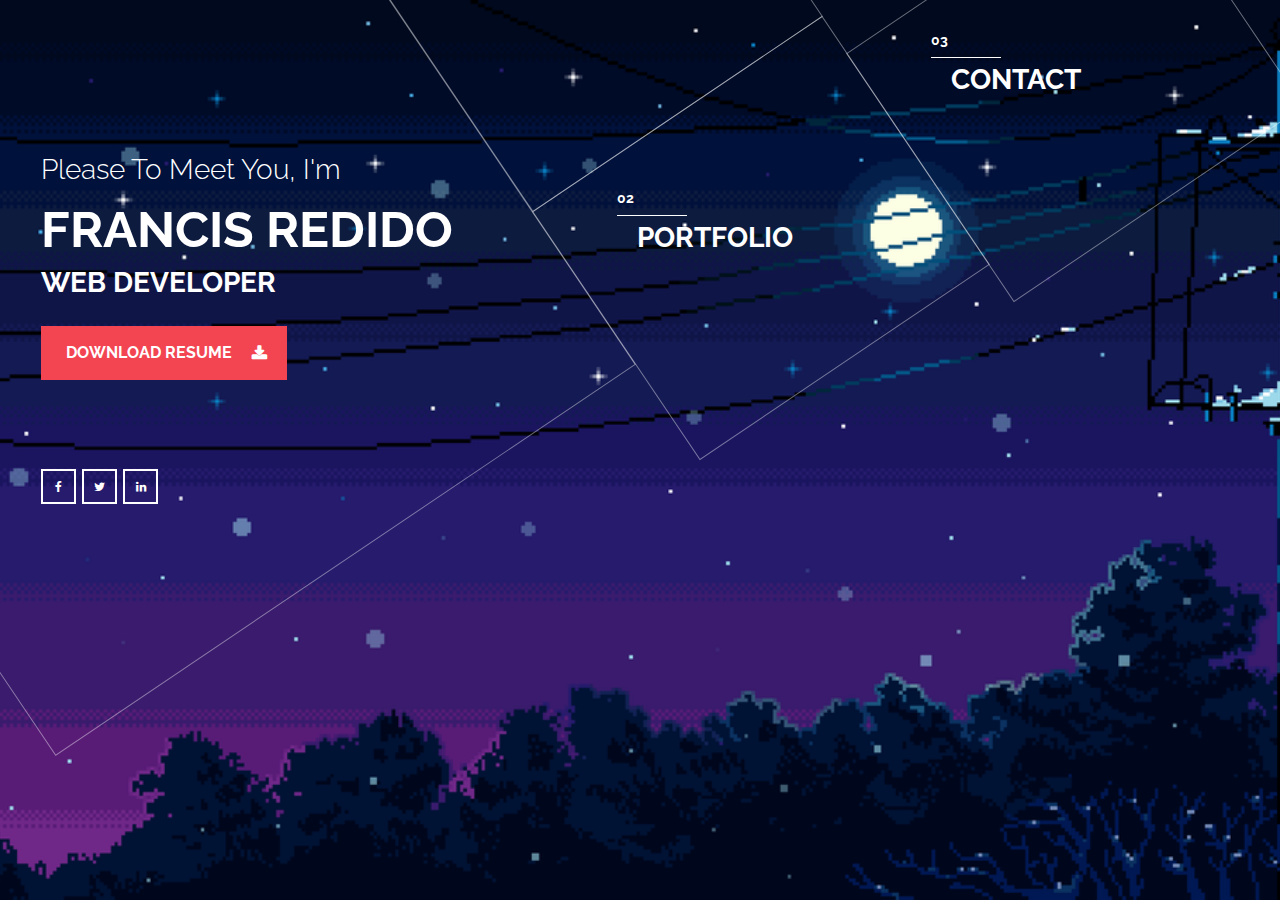
==== index.html @ 42b46dc9 "implemented a mailer function with a php file" ====
<!DOCTYPE html>
<html lang="en">

<head>
    <meta charset="utf-8" />
    <meta name="viewport" content="width=device-width, initial-scale=1" />
    <title>Hello | I'm Francis </title>
    <meta name="description" content="" />
    <meta name="author" content="" />
    <link rel="icon" href="images/iconf.jpg" />
    <link href='https://fonts.googleapis.com/css?family=Raleway:400,700' rel='stylesheet' type='text/css' />
    <link rel="stylesheet" href="css/bootstrap.min.css" type="text/css" media="screen" />
    <link rel="stylesheet" href="css/font-awesome.min.css" type="text/css" media="screen" />
    <link rel="stylesheet" href="css/style.css" type="text/css" media="screen" />
</head>

<body>
    <div class="preloader">
        <div class="spinner"><strong>Loading...<i class="fa-li fa fa-spinner fa-spin"></i></strong></div>
    </div>
    <div class="preloader-left"></div>
    <div class="preloader-right"></div>
    <div class="inline-menu-container hidex">
        <ul class="inline-menu">
            <li class="about menu-item">Resume</li>
            <li class="portfolio menu-item">Portfolio</li>
            <li class="contact menu-item">Contact</li>
            <li id="close">&times;</li>
        </ul>
    </div>
    <section class="home">
        <div class="container">
            <div class="name-block">
                <div class="name-block-container">
                    <h1><span>Please to meet you, I'm</span>Francis Redido</h1>
                    <h2>Web Developer</h2>
                    <a class="btn btn-download">Download Resume</a>
                    <ul class="social">
                        <li><a href=""><i class="fa fa-facebook"></i></a></li>
                        <li><a href=""><i class="fa fa-twitter"></i></a></li>
                        <li><a href=""><i class="fa fa-linkedin"></i></a></li>
                    </ul>
                </div>
            </div>
            <div class="menu-blocks">
                <div class="about-block menu-block">
                    <div class="about-block-container">
                        <h2 class="about menu-item">Profile</h2>
                    </div>
                </div>
                <div class="portfolio-block menu-block">
                    <div class="portfolio-block-container">
                        <h2 class="portfolio menu-item">Portfolio</h2>
                    </div>
                </div>
                <div class="contact-block menu-block">
                    <div class="contact-block-container">
                        <h2 class="contact menu-item">Contact</h2>
                    </div>
                </div>
            </div>
            <div class="content-blocks about hidex">
                <section class="content" id="about">
                    <div class="block-content">
                        <h3 class="block-title">Profile</h3>
                        <div class="row">
                            <div class="col-md-7">
                                <p>Sed ut perspiciatis unde omnis iste natus errorsit voluptatem accusantium doloremque laudantium, totam rem aperiam, eaque ipsa quae ab illo inventore veritatis et quasi architecto beatae vitae dicta sunt explicabo. </p>
                                <p>Sed ut perspiciatis unde omnis iste natus errorsit voluptatem accusantium doloremque laudantium, totam rem aperiam, eaque ipsa quae ab illo inventore veritatis et quasi architecto beatae vitae dicta sunt explicabo. </p>
                            </div>
                            <div class="col-md-5">
                                <ul class="info-list">
                                    <li><strong>Name : </strong>Francis Redido</li>
                                    <li><strong>Address : </strong>Huntington Beach, CA</li>
                                    <li><strong>Interest : </strong>coding, jazzy hiphop,video games and movies</li>
                                </ul>
                            </div>
                        </div>
                        <div class="row">
                        	<div class="col-md-12">
                        		<img class="sign" src="images/signature.png" alt="" />
                        	</div>
                        </div>
                    </div>
                    <div class="block-content skills">
                        <h3 class="block-title">Skills</h3>
                        <div class="row">
                            <div class="col-md-6">
                                <h4>Languages/Frameworks</h4>
                                <div class="row">
                                    <div class="col-sm-6 col-xs-6">
                                        <h4>STRONG</h4>
                                        <ul class="icon-list">
                                            <li>HTML5</li>
                                            <li>CSS3</li>
                                            <li>JAVASCRIPT</li>
                                            <li>jQuery</li>
                                        </ul>
                                    </div>
                                    <div class="col-sm-6 col-xs-6">
                                        <h4>EXPERIENCED</h4>
                                        <ul class="icon-list">
                                            <li>BOOTSTRAP3</li>
                                            <li>REACT.JS</li>
                                            <li>PHP</li>
                                            <li>NODE.JS</li>
                                        </ul>
                                    </div>
                                </div>
                            </div>
                            <div class="col-md-6">
                                <h4>Know-how</h4>
                                <div class="row">
                                    <div class="col-sm-6 col-xs-6">
                                        <ul class="icon-list">
                                            <li>Object Oriented Programming(OOP)</li>
                                            <li>Model View Controller(MVC)</li>
                                            <li>Mobile First Design</li>
                                            <li>UI and UX Design</li>
                                        </ul>
                                    </div>
                                </div>
                            </div>
                        </div>
                    </div>
                    <div class="block-content ">
                        <h3 class="block-title">Experience</h3>
                        <div class="timeline experience">
                            <div class="row ">
                                <div class="col-md-12">
                                    <div class="exp-holder">
                                        <div class="exp">
                                            <div class="hgroup">
                                                <h4>WebDesigner – Mutation Media </h4>
                                                <h5>Feb 2015 - <span class="current">Current</span></h5>
                                            </div>
                                            <p>Ut enim ad minim veniam, quis nostrud exerc. Irure dolor in reprehend incididunt labore et dolore magna aliqua. Ut enim ad minim veniam, quis nostrud exercitation ullamco laboris nisi ut aliquip ex ea commodo consequat inventore veritatis et quasi architecto beatae vitae dicta sunt explicabo.</p>
                                        </div>
                                        <div class="exp">
                                            <div class="hgroup">
                                                <h4>Web Developer – Mutation Media </h4>
                                                <h5>Sept 2015 - Nov 2015</h5>
                                            </div>
                                            <p>Ut enim ad minim veniam, quis nostrud exerc. Irure dolor in reprehend incididunt labore et dolore magna aliqua. Ut enim ad minim veniam, quis nostrud exercitation ullamco laboris nisi ut aliquip ex ea commodo consequat inventore veritatis et quasi architecto beatae vitae dicta sunt explicabo.</p>
                                        </div>
                                        <div class="exp">
                                            <div class="hgroup">
                                                <h4>SDK Developer – Mutation Media </h4>
                                                <h5>May 2015 - Sept 2015</h5>
                                            </div>
                                            <p>Ut enim ad minim veniam, quis nostrud exerc. Irure dolor in reprehend incididunt labore et dolore magna aliqua. Ut enim ad minim veniam, quis nostrud exercitation ullamco laboris nisi ut aliquip ex ea commodo consequat inventore veritatis et quasi architecto beatae vitae dicta sunt explicabo.</p>
                                        </div>
                                    </div>
                                </div>
                            </div>
                        </div>
                    </div>
                    <div class="block-content">
                        <h3 class="block-title">Education</h3>
                        <div class="timeline education">
                            <div class="row ">
                                <div class="col-md-12">
                                    <div class="exp-holder">
                                        <div class="exp">
                                            <div class="hgroup">
                                                <h4>LearningFuze - 12 Week Full Immersion Program </h4>
                                                <h5>October 2017-January 2018</h5>
                                            </div>
                                            <p>Ut enim ad minim veniam, quis nostrud exerc. Irure dolor in reprehend incididunt labore et dolore magna aliqua. Ut enim ad minim veniam, quis nostrud exercitation ullamco laboris nisi ut aliquip ex ea commodo consequat inventore veritatis et quasi architecto beatae vitae dicta sunt explicabo.</p>
                                        </div>
                                        <div class="exp">
                                            <div class="hgroup">
                                                <h4>Bachelor of Science in Nursing</h4>
                                                <h5>Jun 2009-April 2012</h5>
                                            </div>
                                            <p>Ut enim ad minim veniam, quis nostrud exerc. Irure dolor in reprehend incididunt labore et dolore magna aliqua. Ut enim ad minim veniam, quis nostrud exercitation ullamco laboris nisi ut aliquip ex ea commodo consequat inventore veritatis et quasi architecto beatae vitae dicta sunt explicabo.</p>
                                        </div>
                                    </div>
                                </div>
                            </div>
                        </div>
                    </div>
                    <div class="block-content">
                        <h3 class="block-title">Services</h3>
                        <div class="row">
                            <div class="col-md-4 col-sm-6 service">
                                <div class="service-icon">
                                    <i class=" fa fa-pencil"></i>
                                </div>
                                <h4>Web Design</h4>
                                <p>Ne cum invidunt constituto, sanctus accusam an usu, ea mandamus incorrupte mel. Pro cu purto graeco. Wisi sonet elitr eos in. </p>
                            </div>
                            <div class="col-md-4 col-sm-6 service">
                                <div class="service-icon">
                                    <i class=" fa fa-building"></i>
                                </div>
                                <h4>App Development</h4>
                                <p>Ne cum invidunt constituto, sanctus accusam an usu, ea mandamus incorrupte mel. Pro cu purto graeco. Wisi sonet elitr eos in. </p>
                            </div>
                        </div>
                    </div>
                    <div class="block-content">
                        <div class="row text-center">
                            <div class="col-md-12 btn-email">
                                <a class="btn lowercase">hello@example.com</a>
                                <br/>
                                <small>I am available for freelance</small>
                            </div>
                        </div>
                    </div>
                </section>
            </div>
            <div class="content-blocks portfolio hidex">
                <section class="content">
                    <div class="block-content">
                        <h3 class="block-title">Portfolio</h3>
                        <div class="row">
                            <div class="col-md-12">
                                <ul id="filters">
                                    <li class="active" data-filter="*">All</li>
                                    <li data-filter=".web">Web</li>
                                    <li data-filter=".apps">Apps</li>
                                </ul>
                                <div id="projects">
                                    <div class="project graphic apps">
                                        <a class="open-project" href="project-1.html">
                                            <div class="project-overlay">
                                                <div class="vcenter">
                                                    <div class="centrize">
                                                        <h4>Luxury Watch</h4>
                                                        <p>Graphic / Apps</p>
                                                    </div>
                                                </div>
                                            </div>
                                        </a>
                                        <img src="images/portfolio/1.jpg" alt="">
                                    </div>
                                    <div class="project web apps">
                                        <a class="open-project" href="project-2.html">
                                            <div class="project-overlay">
                                                <div class="vcenter">
                                                    <div class="centrize">
                                                        <h4>Colorful Tees</h4>
                                                        <p>Web / Apps</p>
                                                    </div>
                                                </div>
                                            </div>
                                        </a>
                                        <img src="images/portfolio/2.jpg" alt="">
                                    </div>
                                    <div class="project graphic video">
                                        <a class="open-project" href="project-1.html">
                                            <div class="project-overlay">
                                                <div class="vcenter">
                                                    <div class="centrize">
                                                        <h4>Coffee Cups</h4>
                                                        <p>Graphic / Video</p>
                                                    </div>
                                                </div>
                                            </div>
                                        </a>
                                        <img src="images/portfolio/3.jpg" alt="">
                                    </div>
                                    <div class="project graphic">
                                        <a class="open-project" href="project-1.html">
                                            <div class="project-overlay">
                                                <div class="vcenter">
                                                    <div class="centrize">
                                                        <h4>Stationary Branding</h4>
                                                        <p>Web</p>
                                                    </div>
                                                </div>
                                            </div>
                                        </a>
                                        <img src="images/portfolio/4.jpg" alt="">
                                    </div>
                                    <div class="project web video">
                                        <a class="open-project" href="project-2.html">
                                            <div class="project-overlay">
                                                <div class="vcenter">
                                                    <div class="centrize">
                                                        <h4>Typewriter</h4>
                                                        <p>Graphic / Video</p>
                                                    </div>
                                                </div>
                                            </div>
                                        </a>
                                        <img src="images/portfolio/5.jpg" alt="">
                                    </div>
                                    <div class="project apps web">
                                        <a class="open-project" href="project-1.html">
                                            <div class="project-overlay">
                                                <div class="vcenter">
                                                    <div class="centrize">
                                                        <h4>Magazine Cover</h4>
                                                        <p>Web / Apps</p>
                                                    </div>
                                                </div>
                                            </div>
                                        </a>
                                        <img src="images/portfolio/6.jpg" alt="">
                                    </div>
                                    <div class="project video web">
                                        <a class="open-project" href="project-1.html">
                                            <div class="project-overlay">
                                                <div class="vcenter">
                                                    <div class="centrize">
                                                        <h4>An Ipad</h4>
                                                        <p>Video / Web</p>
                                                    </div>
                                                </div>
                                            </div>
                                        </a>
                                        <img src="images/portfolio/7.jpg" alt="">
                                    </div>
                                </div>
                            </div>
                        </div>
                        <div class="row text-center">
                            <div class="col-md-12">
                                <h4>Interested in working together?</h4>
                                <a class="btn lowercase">hello@example.com</a>
                                <br/>
                            </div>
                        </div>
                    </div>
                </section>
            </div>
            <div class="content-blocks contact hidex">
                <section class="content">
                    <div class="block-content">
                        <h3 class="block-title">Get in touch</h3>
                        <div class="row">
                            <div class="col-md-6">
                                <div class="contact-content ">
                                    <div class="contact-icon">
                                        <i class="fa fa-map-marker"></i>
                                    </div>
                                    <div class="contact-details">
                                        <h5>Address</h5>
                                        <p>Huntington Beach, CA</p>
                                    </div>
                                </div>
                                <div class="contact-content ">
                                    <div class="contact-icon">
                                        <i class="fa fa-envelope"></i>
                                    </div>
                                    <div class="contact-details">
                                        <h5>Inquire@</h5>
                                        <p>hello@example.com</p>
                                    </div>
                                </div>
                            </div>
                            <div class="col-md-6">
                                <form method="POST" action="php/mail_handler.php" id="formcontactus" class="">
                                    <div class="form-group">
                                        <input name="name" type="text" class="form-control requiretop" placeholder="* Your Name" />
                                    </div>
                                    <div class="form-group">
                                        <input name="email" type="email" class="form-control requiretop" placeholder="* Your Email" />
                                    </div>
                                    <div class="form-group">
                                        <textarea rows="6" name="message" class="form-control requiretop" placeholder="* Your Message"></textarea>
                                    </div>
                                    <div class="form-group">
                                        <button type="submit" class="btn btn-dark selected">Send Message</button>
                                    </div>
                                </form>
                            </div>
                        </div>
                    </div>
                </section>
            </div>
        </div>
    </section>
    <script src="js/jquery.min.js"></script>
    <script src="js/bootstrap.min.js"></script>
    <script src="js/jquery.isotope.min.js"></script>
    <script src="js/jquery.placeholder.min.js"></script>
    <script src="js/contact_me.js"></script>
    <script src="js/main.js"></script>
</body>

</html>
---- css/style.css ----
/*------------------------------------------------------------------

    [Master Stylesheet]

    Theme Name: Hello | Personal vCard Template
    Version: 1.0
    Last change: 08/13/2017
	Developer: LionCoders - http://www.lion-coders.com

-------------------------------------------------------------------*/



/*------------------------------------------------------------------

    [Table of contents]

	1. MAIN CONTAINER
	2. MENU
	3. NAME BLOCK
	4. ABOUT BLOCK
	5. PORTFOLIO BLOCK
	6. BLOG BLOCK
	7. CONTACT BLOCK
	8. CONTENT BLOCKS
	9. RESPONSIVE

-------------------------------------------------------------------*/

/* -------------------------
        0. standard
------------------------- */
body {
    font: 400 14px 'Raleway', sans-serif;
    -webkit-font-smoothing: antialiased;
    line-height: 30px;
    color: #727272;
    overflow-x: hidden;
}

a:hover, a:focus {
    text-decoration: none;
    outline: none;
}

img {
    max-width: 100%;
    height: auto;
}

/* texts */
h1, h2, h3, h4, h5, h6 {
    text-transform: uppercase;
    font-weight: 700;
    color: #444;
}

h1 {
    font-size: 50px;
    line-height: 60px;
    margin-top: 0;
    margin-bottom: 0;
}

h2 {
    font-size: 22px;
    line-height: 26px;
    margin-top: 0;
    margin-bottom: 0;
}

h3 {
    font-size: 20px;
    line-height: 26px;
    margin-top: 0;
    margin-bottom: 0;
    font-weight: 500;
}

h4 {
    font-size: 16px;
    line-height: 24px;
    margin-top: 0;
    margin-bottom: 0;
}

h5 {
    font-size: 15px;
    line-height: 32px;
    margin-top: 0;
    margin-bottom: 0;
}

h6 {
    font-size: 14px;
    line-height: 32px;
    font-weight: 500;
}

p {
    margin: 0;
}

ul {
    list-style: none;
    padding-left: 0;
}

strong, small {
    color: #444;
}

.btn {
    border: 2px solid transparent;
    border-radius: 0;
    padding: 12px 28px;
    margin: 20px 0;
    text-transform: uppercase;
    font-size: 14px;
    font-weight: 700;
    transition: all .3s;
    position: relative;
    color: #FFF;
    background-color: #F34452;
    z-index: 20;
    overflow: hidden;
}

.btn:hover {
    color: #F34452;
    background-color: #FFF;
    border: 2px solid #F34452;
}
.btn:focus {
    color: #FFF;
	outline: none;
}

.btn-download {
    border: none;
    font-size: 16px;
    padding: 16px 55px 16px 25px;
}

.btn-download:hover {
    border: none;
    color: #FFF;
    background-color: #F34452;
}

.btn-download:before {
    position: absolute;
    content: '\f019';
    font-family: 'FontAwesome';
    top: 16px;
    right: 20px;
    font-size: 16px;
}

.btn-download:hover:before {
    -webkit-animation-duration: 1s;
    animation-duration: 1s;
    -webkit-animation-fill-mode: both;
    animation-fill-mode: both;
    -webkit-animation-iteration-count: infinite;
    animation-iteration-count: infinite;
    -webkit-animation-name: fadeOutDown;
    animation-name: fadeOutDown;
    -webkit-transform-origin: center bottom;
    transform-origin: center bottom;
}

.btn-download:after {
    content: "";
    position: absolute;
    background-color: rgba(0,0,0,0.2);
    right: 0;
    top: 0;
    height: 100%;
    width: 0;
    z-index: -1;
    transition: all .3s;
}

.btn-download:hover:after {
    width: 50px;
    height: 70px;
    right: -5px;
    top: -5px;
    -ms-transform: rotate(15deg);
    -webkit-transform: rotate(15deg);
    transform: rotate(15deg);
}

.form-control {
    box-shadow: none;
    -webkit-box-shadow: none;
    border-radius: 0;
}

.form-control:focus {
    box-shadow: none;
    -webkit-box-shadow: none;
}

.hidex {
    opacity: 0;
    visibility: hidden;
    z-index: -100;
}

.showx {
    opacity: 1;
    visibility: visible;
    z-index: 999;
}

.lowercase {
    text-transform: lowercase;
}

.preloader {
	position: fixed;
	left: 0;
	top: 0;
	right: 0;
	bottom: 0;
	width: 100%;
	height: 100%;
	z-index: 9999;
	background: transparent;
}

.preloader .spinner {
	position: absolute;
	top: 50%;
	left: 50%;
	margin-top: -32.5px;
	margin-left: -32.5px;
}

.preloader-left {
	position: fixed;
	width: 50%;
	height: 100%;
	background: white;
	z-index: 999;
	transition: .7s .3s transform ease-in-out;
}

.slide-left {
	transform: translate3d(-100%, 0, 0);
	will-change: transform;
}

.preloader-right {
	position: fixed;
	width: 50%;
	right: 0;
	height: 100%;
	background: white;
	z-index: 999;
	transition: .7s .3s transform ease-in-out;
}

.slide-right {
	transform: translate3d(100%, 0, 0);
	will-change: transform;
}


/* -------------------------
        1. MAIN CONTAINER
------------------------- */
.home {
    width: 100%;
    height: 100%;
    position: absolute;
    overflow: hidden;
    background: url(../images/night.jpg) #444 50% 50%;
    background-size: cover;
}

.light .home {
   background: url(../images/bg-light.jpg) #f5f5f5;
   background-size: cover;
}

/* -------------------------
        2. MENU
------------------------- */
.menu-blocks {
    transition: all 0.5s;
}

.menu-block {
    cursor: pointer
}

h2.menu-item {
    position: relative;
    color: #FFF;
    cursor: pointer;
    margin: 50px;
    font-size: 28px;
}

.light h2.menu-item {
    color: #444;
}

h2.menu-item:before {
    position: absolute;
    top: -40px;
    left: -20px;
    font-size: 14px;
}

h2.about.menu-item:before {
    content: '01';
}

h2.portfolio.menu-item:before {
    content: '02';
}

h2.blog.menu-item:before {
    content: '04';
}

h2.contact.menu-item:before {
    content: '03';
}

h2.menu-item:after {
    position: absolute;
    content: '';
    top: -10px;
    left: -20px;
    width: 70px;
    height: 1px;
    background: #FFF;
    transition: all 0.5s ease;
}

.light h2.menu-item:after {
    background: #444;
}

h2.menu-item:hover:after {
    background: #F34452;
}



/* -------------------------
        3. NAME BLOCK
------------------------- */
.name-block {
    position: absolute;
    width: 700px;
    height: 700px;
    border: 1px solid rgba(255,255,255,0.4);
    display: table;
    transition: all 0.5s;
}

.light .name-block {
    border: 1px solid rgba(51,51,51,0.4);
}

.name-block.reverse {
    position: absolute;
    -ms-transform: rotate(0deg);
    -webkit-transform: rotate(0deg);
    transform: rotate(0deg);
    width: 30%;
    height: 100%;
    left: 0;
    top: 0;
    border: none;
    display: table;
}

.name-block-container.reverse {
    display: table-cell;
    height: 100%;
    vertical-align: middle;
    -ms-transform: rotate(0deg);
    -webkit-transform: rotate(0deg);
    transform: rotate(0deg);
    padding: 0 30px;
}

.name-block-container {
    display: table-cell;
    vertical-align: middle;
    padding-left: 240px;
    -ms-transform: rotate(34deg);
    -webkit-transform: rotate(34deg);
    transform: rotate(34deg);
}

.name-block-container h1,
.name-block-container h2 {
    text-transform: capitalize;
    font-weight: 700;
    color: #FFF;
    margin-bottom: 10px;
    text-transform: uppercase;
}

.light .name-block-container h1,
.light .name-block-container h2 {
    color: #444;
}

.name-block-container h2 {
    font-size: 28px;
}

.name-block-container h1 span {
    font-size: 28px;
    font-weight: 300;
    display: block;
    text-transform: capitalize;
}

.social {
    position: absolute;
    bottom: 15%;
}

.social li {
    display: inline-block;
    margin-right: 2px;
    text-align: center;
}

.social a {
    border: 2px solid #FFF;
    color: #FFF;
    display: inline-block;
    height: 35px;
    width: 35px;
}

.social li i {
    line-height: 32px;
    font-size: 12px;
}

.social a:hover {
    border: 2px solid #F34452;
    color: #F34452;
}


/* -------------------------
        4. ABOUT BLOCK
------------------------- */
/*.about-block {
    position: absolute;
    width: 430px;
    height: 300px;
    border: 1px solid rgba(255,255,255,0.4);
    display: table;
}

.light .about-block {
    border: 1px solid rgba(51,51,51,0.4);
}

.about-block-container {
    display: table-cell;
    vertical-align: middle;
    padding: 150px 0 0 70px;
    -ms-transform: rotate(34deg);
    -webkit-transform: rotate(34deg);
    transform: rotate(34deg);
}*/

.sign {
    margin-top: 30px;
}

ul.info-list {
    background: #F1F3F6;
    padding: 20px;
}

ul.info-list li strong {
    margin-right: 5px;
}

.skills h4 {
    margin-bottom: 30px;
}

.progress {
    height: 2px;
    margin-bottom: 20px;
    background-color: #ddd;
    border-radius: 0;
    box-shadow: none;
    overflow: visible;
}

.progress-bar {
    line-height: 8px;
    background-color: #F34452;
    box-shadow: none;
    position: relative;
}

.progress-bar span {
    display: block;
    width: 40px;
    height: 40px;
    line-height: 40px;
    text-align: center;
    color: #000;
    background: #fff;
    font-weight: 400;
    position: absolute;
    top: -16px;
    right: -20px;
    box-shadow: 0 3px 6px rgba(0,0,0,.3);
}

.progress-bar-label {
    font-weight: 700;
    margin-bottom: 10px;
}

.progress-bar-label span {
    font-weight: 400;
}

.icon-list li {
    padding-left: 25px;
}

.icon-list li:before {
    position: absolute;
    content: '\f00c';
    font-family: 'FontAwesome';
    left: 20px;
    color: #F34452;
}

.timeline {
    position: relative;
}

.timeline:before {
    background: #ddd;
    background: -moz-linear-gradient(top,  #ddd 1%, #ddd 75%, #ffffff 100%);
    background: -webkit-gradient(linear, left top, left bottom, color-stop(1%,#ddd), color-stop(75%,#ddd), color-stop(100%,#ffffff));
    background: -webkit-linear-gradient(top,  #ddd 1%,#ddd 75%,#ffffff 100%);
    background: -o-linear-gradient(top,  #ddd 1%,#ddd 75%,#ffffff 100%);
    background: -ms-linear-gradient(top,  #ddd 1%,#ddd 75%,#ffffff 100%);
    background: linear-gradient(to bottom,  #ddd 1%,#ddd 75%,#ffffff 100%);
    filter: progid:DXImageTransform.Microsoft.gradient( startColorstr='#ddd', endColorstr='#ffffff',GradientType=0 );
    bottom: 0;
    content: "";
    left: 18px;
    position: absolute;
    top: 50px;
    width: 1px;
    height: 100%;
}

.timeline:after {
    border: 1px solid #ddd;
    font-family: 'FontAwesome';
    top: 0;
    left: -5px;
    width: 50px;
    height: 50px;
    position: absolute;
    text-align: center;
    color: #444444;
    font-size: 20px;
    line-height: 45px;
}

.timeline.experience:after {
    content: '\f0b1';
}

.timeline.education:after {
    content: '\f19d';
}

.exp {
    padding-left: 50px;
    padding-top: 20px;
    position: relative;
    margin-bottom: 10px;
}

.exp:after {
    background: #F34452;
    border: 3px solid #ffffff;
    content: "";
    height: 15px;
    left: 12px;
    position: absolute;
    text-align: center;
    top: 24px;
    width: 15px;
}

.exp-holder {
    margin-top: 70px;
}

.exp .hgroup h4, .exp .hgroup h5 {
    text-transform: none;
    margin-bottom: 10px;
}

.exp .hgroup {
    margin-bottom: 5px;
}

.exp .hgroup h5 {
    font-size: 14px;
    font-weight: 400;
    color: #727272;
    padding-left: 20px;
}

.exp .hgroup h5:before {
    position: absolute;
    left: 50px;
    content: '\f073';
    font-family: 'FontAwesome';
    font-style: normal;
}

.exp .hgroup h5 span.current {
    color: #ffffff;
    background: #F34452;
    padding: 1px 12px;
}

.service {
    text-align: center;
    margin: 25px 0;
}

.service h4 {
    margin: 10px 0;
    font-size: 14px;
}

.service-icon {
    font-size: 30px;
    margin-bottom: 10px;
    color: #F34452;
}

.awards img {
    border: 1px solid #F1F3F6;
    opacity: 0.7;
}

.awards:hover img {
    opacity: 1;
}

.testimonials li {
    position: relative;
    border-bottom: 1px solid #F1F3F6;
}

.testimonials li:last-child {
    border-bottom: none;
}

.testimonials li:hover {
    background: #F1F3F6;
}

.testimonials li img {
    position: absolute;
    top: 50%;
    transform: translateY(-50%);
    right: 20px;
    width: 90px;
    height: 90px;
    border: 10px solid #F1F3F6;
    border-radius: 50%;
}

.testimonials li:hover img {
    border: 10px solid #F34452;
}

.testimonials li blockquote {
    width: 80%;
    border-left: none;
    padding: 20px 40px;
    color: #444;
}

.testimonials li:before {
    position: absolute;
    top: 10px;
    left: 5px;
    content: '\f10d';
    font-family: 'FontAwesome';
    font-size: 30px;
    color: #F1F3F6;
    z-index: 0;
}

.testimonials li:hover:before {
    color: #FFF;
}

.testimonials li .quote {
    display: block;
    margin-top: 20px;
    font-size: 14px;
    color: #727272;
}

.testimonials li .quote span {
    font-weight: 700;
}

.btn-email {
    position: relative;
}

.btn-email:before {
    position: absolute;
    left: 0;
    top: 45px;
    content: '';
    border-top: 1px solid #F1F3F6;
    width: 100%;
}

/* -------------------------
        5. PORTFOLIO BLOCK
------------------------- */
.portfolio-block {
    position: absolute;
    width: 430px;
    height: 400px;
    border: 1px solid rgba(255,255,255,0.4);
    display: table;
}

.light .portfolio-block {
    border: 1px solid rgba(51,51,51,0.4);
}

.portfolio-block-container {
    display: table-cell;
    vertical-align: middle;
    -ms-transform: rotate(34deg);
    -webkit-transform: rotate(34deg);
    transform: rotate(34deg);
}

/* Portfolio */
#projects {
    margin-bottom: 50px;
}

#filters {
    list-style: none;
    padding: 0;
    margin: 0 0 30px;
    text-align: center;
}

#filters > li {
    display: inline-block;
    position: relative;
    padding: 8px 16px;
    text-transform: uppercase;
    font-size: 13px;
    cursor: pointer;
}

#filters > li:before {
    content: "/";
    position: absolute;
    top: 15px;
    left: -5px;
    font-size: 10px;
    line-height: 18px;
    color: #666;
}

#filters > li:first-child:before {
    content: none;
}

#filters > li.active {
    color: #444;
}

.isotope,
.isotope .isotope-item {
  /* change duration value to whatever you like */
    -webkit-transition-duration: 0.8s;
    -moz-transition-duration: 0.8s;
    -ms-transition-duration: 0.8s;
    -o-transition-duration: 0.8s;
    transition-duration: 0.8s;
}

.isotope {
    -webkit-transition-property: height, width;
    -moz-transition-property: height, width;
    -ms-transition-property: height, width;
    -o-transition-property: height, width;
    transition-property: height, width;
}

.isotope .isotope-item {
    -webkit-transition-property: -webkit-transform, opacity;
    -moz-transition-property: -moz-transform, opacity;
    -ms-transition-property: -ms-transform, opacity;
    -o-transition-property: -o-transform, opacity;
    transition-property: transform, opacity;
}

/**** disabling Isotope CSS3 transitions ****/

.isotope.no-transition,
.isotope.no-transition .isotope-item,
.isotope .isotope-item.no-transition {
    -webkit-transition-duration: 0s;
    -moz-transition-duration: 0s;
    -ms-transition-duration: 0s;
    -o-transition-duration: 0s;
    transition-duration: 0s;
}

.project {
    position: relative;
    width: 33.22222233%;
    float: left;
    overflow: hidden;
}

.vcenter {
    display: table;
    height: 100%;
    width: 100%;
    text-align: center;
}

.centrize {
    display: table-cell;
    vertical-align: middle;
}

.project:hover .project-overlay {
    opacity: 1;
    z-index: 999;
}

.project-overlay {
    position: absolute;
    left: 5%;
    top: 5%;
    height: 90%;
    width: 90%;
    background-color: rgba(255, 255, 255, 0.75);
    opacity: 0;
    transition: opacity .8s ease, border .8s ease;
    text-align: center;
}

.project-overlay p {
    color: #444;
    font-size: 14px;
}

.project-overlay h4 {
    text-transform: uppercase;
    margin: 0;
}

#post-modal .modal-dialog,
#project-modal .modal-dialog {
	width: 100%;
	margin: 0;
}
#post-modal .modal-content,
#project-modal .modal-content {
    border: none;
    border-radius: 0;
    box-shadow: none;
    outline: none;
}

.project-title h2 {
	margin-bottom: 20px;
}
.project-title .tags {
	font-weight: 700;
	font-size: 12px;
	margin-bottom: 20px;
}
.project-description {
	text-align: justify;
}
.project-media {
	margin: 0 auto;
	max-width: 780px;
	margin-top: 30px;
}

.video-container {
    padding: 0 0 60%;
    position: relative;
    width: 100%;
}

.video-container iframe {
    border: 0 none;
    height: 100%;
    left: 0;
    position: absolute;
    top: 0;
    width: 100%;
}

/* -------------------------
        6. ABOUT BLOCK
------------------------- */
.about-block {
    position: absolute;
    width: 430px;
    height: 400px;;
    border: 1px solid rgba(255,255,255,0.4);
    display: table;
}

.light .about-block {
    border: 1px solid rgba(51,51,51,0.4);
}

.about-block-container {
    display: table-cell;
    vertical-align: middle;
    padding-left: 50px;
    -ms-transform: rotate(34deg);
    -webkit-transform: rotate(34deg);
    transform: rotate(34deg);
}

.post {
    background-color: #fff;
    margin: 25px 0;
}

.post:last-child {
    border-bottom: 0;
}

.post-thumbnail {
    text-align: center;
}

.post-title {
    text-align: center;
}

.post-title h2 {
    font-size: 28px;
    margin-top: 50px;
	margin-bottom: 20px;
}

.post-info {
    font-size: 14px;
}

.post-info i {
}

.post-info:after {
    content: "";
    display: block;
    width: 40px;
    height: 2px;
    background: #444;
    margin: 20px auto;
}

.post-info span {
    padding: 0 2px;
}

.post-info .slash:before {
    content: "/";
}

.post-body {
    text-align: center;
    padding: 20px;
}

.post-body p {
    padding-bottom: 20px;
    line-height: 2em;
}

.pagination > li > a, .pagination > li > span {
    background-color: #F1F3F6;
    border: 1px solid #F1F3F6;
    color: #727272;
}

.pagination > li:hover > a, .pagination > li:hover > span {
    color: #444;
}

.pagination > .active > a, .pagination > .active > a:focus, .pagination > .active > a:hover, .pagination > .active > span, .pagination > .active > span:focus, .pagination > .active > span:hover {
    background-color: #F34452;
    border-color: #F34452;
    color: #fff;
}

.pagination > li:first-child > a,
.pagination > li:first-child > span {
    border-bottom-left-radius: 0;
    border-top-left-radius: 0;
}

.pagination > li:last-child > a,
.pagination > li:last-child > span {
    border-bottom-right-radius: 0;
    border-top-right-radius: 0;
}

#blog-header {
  height: 500px;
}
#blog-header .overlay {
  position: absolute;
  background: rgba(0,0,0,0.5);
  width: 100%;
  height: 500px;
  top: 0;
  bottom: 0;
  z-index: 0;
}

.single-post-title,
.single-post-title h1 {
	color: #FFF;
}
.single-post-title h1 {
	margin-bottom: 30px;
}

#post .content {
	padding-top: 30px;
}

#single-post .post {
    padding: 0;
    border-bottom: 0;
    margin-bottom: 50px;
}

#single-post .post-body {
    text-align: justify;
}

.author-box {
	background: #F1F3F6;
	overflow: auto;
	padding: 30px 0;
	margin: 30px 0 0;
}
.author-box h3 {
	font-weight: 700;
	font-size: 14px;
	margin-bottom: 10px;
}
.author-box h3 span {
	color: #727272;
}

#blog-social {
	display: block;
	width: 100%;
	clear: both;
	text-align: center;
	padding: 30px 0;
	margin: 0 0 70px;
	border-bottom: 1px solid #F1F3F6;
}

#blog-social > li {
    display: inline-block;
}

#blog-social > li > a {
    display: block;
    width: 40px;
    height: 40px;
    margin: 5px;
    border: 1px solid #ddd;
    font-size: 16px;
    color: #ddd;
    padding: 0;
    line-height: 36px;
    text-align: center;
    transition: all .3s ease;
}

#blog-social > li > a:hover {
    color: #F34452;
	border: 1px solid #F34452;
}

#comments {
    margin-bottom: 50px;
}

#comments h5 {
    font-size: 13px;
}

.comments-list {
    padding-left: 0;
    list-style: none;
    margin: 0;
}

.comments-list > li {
    border: 1px solid #ddd;
    margin-bottom: 14px;
}

.comments-list > li:before,
.comments-list > li:after {
    content: " ";
    display: table;
}

.comments-list > li:after {
    clear: both;
}

.comments-list .children {
    list-style: none;
    border-top: 1px solid #ddd;
    padding-left: 60px;
}

.comments-list .children > li {
    padding: 14px;
    border-bottom: 1px solid #ddd;
    margin: 0;
}

.comments-list .children > li:last-child {
    border-bottom: 0;
}

.comments-list .children > li .comment:before {
    position: absolute;
	content: '\f178';
	font-family: 'FontAwesome';
	font-size: 26px;
    margin-top: 5%;
    margin-left: -30px;
}

.comments-list > li .comment {
    padding: 14px;
}

.comment:before,
.comment:after {
    content: " ";
    display: table;
}

.comment:after {
    clear: both;
}

.comment img {
    margin-top: 10px;
}

.comment-date {
    font-size: 11px;
    color: #727272;
}

.comment-reply {
    font-size: 11px;
    position: absolute;
    right: -15px;
    top: -15px;
    padding: 5px;
    border: 1px solid #ddd;
}

.comments-list .children > li .comment-reply {
    right: -29px;
    top: -29px;
}

.comment-reply:hover {
    background: #444;
}

#respond h5 {
    font-size: 13px;
}

.comment-respond {
    padding: 20px 0;
    margin-bottom: 50px;
}

.comment-respond .form-control {
    font-size: 11px;
}

.comment-respond textarea {
    min-height: 120px;
    max-width: 100%;
    resize: none;
}

.comment-respond input.form-control:focus,
.comment-respond textarea.form-control:focus {
    border: 1px solid #F34452;
}

.form-double:before,
.form-double:after {
    content: " ";
    display: table;
}

.form-double:after {
    clear: both;
}

.form-double .form-group {
    width: 50%;
    float: left;
    padding-right: 5px;
}

.form-double .form-group.last {
    padding-right: 0;
    padding-left: 5px;
}

.comment-respond .form-group .input-group-addon {
    background: transparent;
    border-radius: 0;
}

.form-submit {
    text-align: right;
}

/* -------------------------
        7. CONTACT BLOCK
------------------------- */
.contact-block {
    position: absolute;
    width: 430px;
    height: 400px;
    border: 1px solid rgba(255,255,255,0.4);
    display: table;
}

.light .contact-block {
    border: 1px solid rgba(51,51,51,0.4);
}

.contact-block-container {
    display: table-cell;
    vertical-align: middle;
    -ms-transform: rotate(34deg);
    -webkit-transform: rotate(34deg);
    transform: rotate(34deg);
}

.contact-content {
    display: table;
    width: 100%;
    margin-bottom: 20px;
}

.contact-icon {
    width: 60px;
    vertical-align: top;
    font-size: 26px;
    text-align: center;
    color: #F34452;
}

.contact-details, .contact-icon {
    display: table-cell;
}

.contact-details h5 {
    font-size: 14px;
    margin-bottom: 0;
}

.error-form {
    float: right;
    margin: -24px 2px 0 0;
    position: relative;
    top: 0;
}

.error-form i:before {
    color: #C33;
    font-size: 100%;
    vertical-align: top;
    margin-right: 10px;
}

.alert-success {
    text-align: left;
}

#formcontactus .form-control {
    background-color: transparent;
    -webkit-box-shadow: none;
    box-shadow: none;
    border: none;
    border-bottom: 1px solid #727272;
    border-radius: 0;
    width: 100%;
    font-size: 14px;
    transition: all .3s;
}

#formcontactus .form-control:focus {
    -webkit-box-shadow: none;
    box-shadow: none;
    border-bottom: 1px solid #F34452;
}

#formcontactus textarea {
    resize: none;
}


/* -------------------------
        8. CONTENT BLOCKS
------------------------- */
.inline-menu-container {
    background: #F1F3F6;
    position: fixed;
    width: 70%;
    left: 30%;
    z-index: 99999;
}

#post-modal .inline-menu-container,
#project-modal .inline-menu-container {
	height: 40px;
}

#modal-close.close {
	opacity: .9;
	padding: 5px 15px;
}

#close {
    font-size: 20px;
}

.inline-menu {
    float: right;
}

.inline-menu li {
    display: inline-block;
    cursor: pointer;
    font-weight: 700;
    padding: 0 15px;
    color: #444;
    border-right: 1px solid #ddd;
}

.inline-menu li.active {
    text-decoration: line-through;
    cursor: text;
}
#project-modal,
#post-modal,
.content-blocks {
    position: absolute;
    width: 70%;
    max-height: auto;
    height: 100%;
    overflow-y: scroll;
    top: 0;
    left: 30%;
    background: #FFF;
    transition: all 0.5s;
}

#post-modal,
#project-modal {
	z-index: 99999;
}

.content {
    position: relative;
    padding: 100px 50px 50px;
    height: auto;
    overflow: hidden;
}

.block-content {
    margin: 0 0 100px;
}

.block-content:last-child {
    margin: 0 0 0;
}

.block-title {
    text-transform: uppercase;
    color: #444;
    padding-bottom: 10px;
    border-bottom: 1px dashed #ddd;
	margin-bottom: 50px;
    font-weight: 700;
}


/* -------------------------
        9. RESPONSIVE
------------------------- */
@media (min-width:1920px) {
    .name-block {
        -ms-transform: rotate(-34deg);
        -webkit-transform: rotate(-34deg);
        transform: rotate(-34deg);
        left: 85px;
        top: 147px;;
    }

    .about-block {
        -ms-transform: rotate(-34deg);
        -webkit-transform: rotate(-34deg);
        transform: rotate(-34deg);
        left: 773px;
        top: 106px;
    }

    .portfolio-block {
        -ms-transform: rotate(-34deg);
        -webkit-transform: rotate(-34deg);
        transform: rotate(-34deg);
        left: 995px;
        top: 436px;
    }

    .blog-block {
        -ms-transform: rotate(-34deg);
        -webkit-transform: rotate(-34deg);
        transform: rotate(-34deg);
        left: 1353px;
        top: 197px;
    }

    .contact-block {
        -ms-transform: rotate(-34deg);
        -webkit-transform: rotate(-34deg);
        transform: rotate(-34deg);
        left: 1353px;
        top: 197px;
    }
	.name-block.reverse {
		width: 400px;
		left: 300px;
	}
	#project-modal,
	#post-modal,
	.content-blocks {
		width: 880px;
		left: 700px;
	}
	.inline-menu-container {
		width: 880px;
		left: 700px;
	}
}

@media (min-width:1280px) and (max-width:1919px) {

    .name-block {
        -ms-transform: rotate(-34deg);
        -webkit-transform: rotate(-34deg);
        transform: rotate(-34deg);
        left: -144px;
        top: 60px;
    }

    .about-block {
        -ms-transform: rotate(-34deg);
        -webkit-transform: rotate(-34deg);
        transform: rotate(-34deg);
        left: 549px;
        top: 14px;
    }

    .portfolio-block {
        -ms-transform: rotate(-34deg);
        -webkit-transform: rotate(-34deg);
        transform: rotate(-34deg);
        left: 737px;
        top: 380px;;
    }

    .blog-block {
        -ms-transform: rotate(-34deg);
        -webkit-transform: rotate(-34deg);
        transform: rotate(-34deg);
        left: 772px;
        top: 428px;
    }

    .contact-block {
        -ms-transform: rotate(-34deg);
        -webkit-transform: rotate(-34deg);
        transform: rotate(-34deg);
        left: 1099px;
        top: 136px;
    }
}

@media (min-width:1025px) and (max-width:1280px) {

    .name-block {
        -ms-transform: rotate(-34deg);
        -webkit-transform: rotate(-34deg);
        transform: rotate(-34deg);
        left: -200px;
        top: -80px;
    }

    .about-block {
        -ms-transform: rotate(-34deg);
        -webkit-transform: rotate(-34deg);
        transform: rotate(-34deg);
        left: 419px;
        top: -160px;
    		width:350px;
    		height: 300px;
    }

    .portfolio-block {
        -ms-transform: rotate(-34deg);
        -webkit-transform: rotate(-34deg);
        transform: rotate(-34deg);
        left: 586px;
        top: 88px;
		width:350px;
		height: 300px;
    }

    .blog-block {
        -ms-transform: rotate(-34deg);
        -webkit-transform: rotate(-34deg);
        transform: rotate(-34deg);
        left: 753px;
        top: 335px;
		width:350px;
		height: 300px;
    }

    .contact-block {
        -ms-transform: rotate(-34deg);
        -webkit-transform: rotate(-34deg);
        transform: rotate(-34deg);
        left: 900px;
        top: -70px;
		width:350px;
		height: 300px;
    }
}

@media (min-width:981px) and (max-width:1024px) {

    .name-block {
        -ms-transform: rotate(-34deg);
        -webkit-transform: rotate(-34deg);
        transform: rotate(-34deg);
        left: -190px;
        top: 10px;
    }

    .about-block {
        -ms-transform: rotate(-34deg);
        -webkit-transform: rotate(-34deg);
        transform: rotate(-34deg);
        left: 382px;
        top: -150px;
    }

    .portfolio-block {
        -ms-transform: rotate(-34deg);
        -webkit-transform: rotate(-34deg);
        transform: rotate(-34deg);
        left: 577px;
        top: 89px;
    }

    .blog-block {
        -ms-transform: rotate(-34deg);
        -webkit-transform: rotate(-34deg);
        transform: rotate(-34deg);
        left: 772px;
        top: 428px;
    }

    .contact-block {
        -ms-transform: rotate(-34deg);
        -webkit-transform: rotate(-34deg);
        transform: rotate(-34deg);
        left: 365px;
        top: 538px;
    }

    .service {
        width: 50%;
    }

    .skills .col-md-6 {
        width: 100%;
    }
}

@media (max-width:1024px) {
    .name-block-container h1 {
        font-size: 38px;
    }

    .name-block-container h1 span,
    .name-block-container h2 {
        font-size: 24px;
    }

    .skills .progress:last-child {
        margin-bottom: 70px;
    }
}

@media (min-width:768px) and (max-width:980px) {

    .name-block {
        -ms-transform: rotate(-34deg);
        -webkit-transform: rotate(-34deg);
        transform: rotate(-34deg);
        left: -190px;
        top: 10px;
    }

    .about-block {
        -ms-transform: rotate(-34deg);
        -webkit-transform: rotate(-34deg);
        transform: rotate(-34deg);
        left: 382px;
        top: -150px;
    }

    .portfolio-block {
        -ms-transform: rotate(-34deg);
        -webkit-transform: rotate(-34deg);
        transform: rotate(-34deg);
        left: 577px;
        top: 89px;
    }

    .blog-block {
        -ms-transform: rotate(-34deg);
        -webkit-transform: rotate(-34deg);
        transform: rotate(-34deg);
        left: 336px;
        top: 548px;
    }

    .contact-block {
        -ms-transform: rotate(-34deg);
        -webkit-transform: rotate(-34deg);
        transform: rotate(-34deg);
        left: 9px;
        top: 780px;
    }

	.project {
		width: 50%;
    }
}

@media (max-width:980px) {
    .info-list {
        margin-top: 30px;
    }

    .skills .progress:last-child {
        margin-bottom: 70px;
    }

    .contact-content:last-child {
        margin-bottom: 70px;
    }
}

@media (max-width:800px) and (orientation:landscape) {
	.home {
		background: url(../images/bg.jpg) #444 30% 30%;
		overflow-y: scroll;
	}

	.name-block,
	.about-block,
	.portfolio-block,
	.blog-block,
	.contact-block {
        position: relative;
        -ms-transform: rotate(0deg);
        -webkit-transform: rotate(0deg);
        transform: rotate(0deg);
        width: 100%;
        height: auto;
        border: none;
        border-bottom: 1px solid rgba(255,255,255,0.5);
        display: table;
        left: 0;
        top: 0;
    }

	.name-block-container,
	.about-block-container,
	.portfolio-block-container,
	.blog-block-container,
	.contact-block-container {
        -ms-transform: rotate(0deg);
        -webkit-transform: rotate(0deg);
        transform: rotate(0deg);
        padding: 0 0 0 0;
    }

    h2.menu-item {
        line-height: 3em;
        margin-bottom: 0;
        display: block;
    }

	h2.menu-item:after {
		position: absolute;
		content: '';
		top: 15px;
		left: -20px;
		width: 70px;
		height: 1px;
		background: #FFF;
		transition: all 0.5s ease;
	}

    .social {
        position: relative;
        margin: 50px 0;
    }

	#post-modal,
	#project-modal,
    .content-blocks {
        width: 100%;
        height: 100vh;
        left: 0;
        top: 40px;
    }
	.inline-menu-container {
		width: 100%;
		left: 0;
	}
}

@media (max-width:800px) {

	.home {
		background: url(../images/bg.jpg) #444 30% 30%;
        overflow-y: scroll;
	}

	.name-block,
	.about-block,
	.portfolio-block,
	.blog-block,
	.contact-block {
        position: relative;
        -ms-transform: rotate(0deg);
        -webkit-transform: rotate(0deg);
        transform: rotate(0deg);
        width: 100%;
        height: auto;
        border: none;
        border-bottom: 1px solid rgba(255,255,255,0.5);
        display: table;
        left: 0;
        top: 0;
    }

    .contact-block {
        border-bottom: none;
    }

	.name-block-container,
	.about-block-container,
	.portfolio-block-container,
	.blog-block-container,
	.contact-block-container {
        -ms-transform: rotate(0deg);
        -webkit-transform: rotate(0deg);
        transform: rotate(0deg);
        padding: 0 0 0 0;
    }

    h2.menu-item {
        line-height: 3em;
        margin-bottom: 0;
        display: block;
    }

	h2.menu-item:after {
		position: absolute;
		content: '';
		top: 15px;
		left: -20px;
		width: 70px;
		height: 1px;
		background: #FFF;
		transition: all 0.5s ease;
	}

    .social {
        position: relative;
        margin: 50px 0;
    }

	#post-modal,
	#project-modal,
    .content-blocks {
        width: 100%;
        height: 100vh;
        left: 0;
    }
	.inline-menu-container {
		width: 100%;
		left: 0;
	}
}

@media (max-width:568px) {

	.home {
		overflow-y: scroll;
	}

    .name-block-container h1 span {
        font-size: 26px;
    }

    .name-block-container h1 {
        font-size: 36px;
    }

    .name-block-container h2 {
        font-size: 22px;
    }

    h2.menu-item {
        font-size: 20px;
        line-height: 2em;
		margin: 25px 0 25px 40px;
    }
	h2.menu-item:before {
		position: absolute;
		top: -20px;
		left: -20px;
		font-size: 14px;
	}
	h2.menu-item:after {
		display: none;
	}

    .social {
        display: none;
    }

    .exp-holder {
        margin-top: 0;
    }

    .timeline:before,
    .timeline:after,
    .exp:after {
        display: none;
    }

    .exp {
        padding-left: 0;
    }

    .exp .hgroup h5::before {
        left: 0;
        padding-right: 15px;
        position: relative;
    }

    .exp .hgroup h5 {
        padding-left: 0;
    }

    .testimonials li blockquote {
        padding: 20px 0 20px 40px;
        width: 75%;
    }

	.project {
		width: 100%;
    }

    .post-body {
        padding: 0;
    }

    #post .content {
        padding: 30px;
    }

    .comments-list .children {
        padding-left: 10px;
    }

    .comments-list .children > li .comment::before {
        display: none;
    }

}

@media (max-width:480px) {

    .testimonials li {
        background-color: #F1F3F6;
        margin-bottom: 70px;
    }

    .testimonials li::before {
        display: none;
    }

    .testimonials li blockquote {
        padding: 20px 20px 50px;
        text-align: center;
        width: 100%;
    }

    .testimonials li img {
        border: 10px solid #f34452;
        bottom: -40px;
        height: 70px;
        position: absolute;
        left: 50%;
        top: auto;
        transform: translate(-50%,0);
        width: 70px;
    }
}

@media (max-width:375px) {
    .content {
        padding-left: 30px;
        padding-right: 30px;
    }

    .block-title {
        margin-bottom: 30px;
    }

    .slide-left {
        transform: translate3d(-110%, 0px, 0px);
    }

    .inline-menu li {
        padding: 0 12px;
    }

    .single-post-title h1 {
        font-size: 38px;
    }

    .author-box {
        overflow: hidden;
        padding-bottom: 90px;
        position: relative;
    }

    .author-box .col-xs-2 {
        bottom: 30px;
        height: 70px;
        left: 50%;
        padding: 0 0;
        position: absolute;
        transform: translateX(-50%);
        width: 70px;
    }

    .comment .col-xs-2 {
        display: none;
    }

    .author-box .col-xs-10,
    .comment .col-xs-10 {
        width: 100%;
    }
}

@media (max-width:320px) {
    .inline-menu li {
        font-size: 13px;
        padding: 0 10px;
    }
}
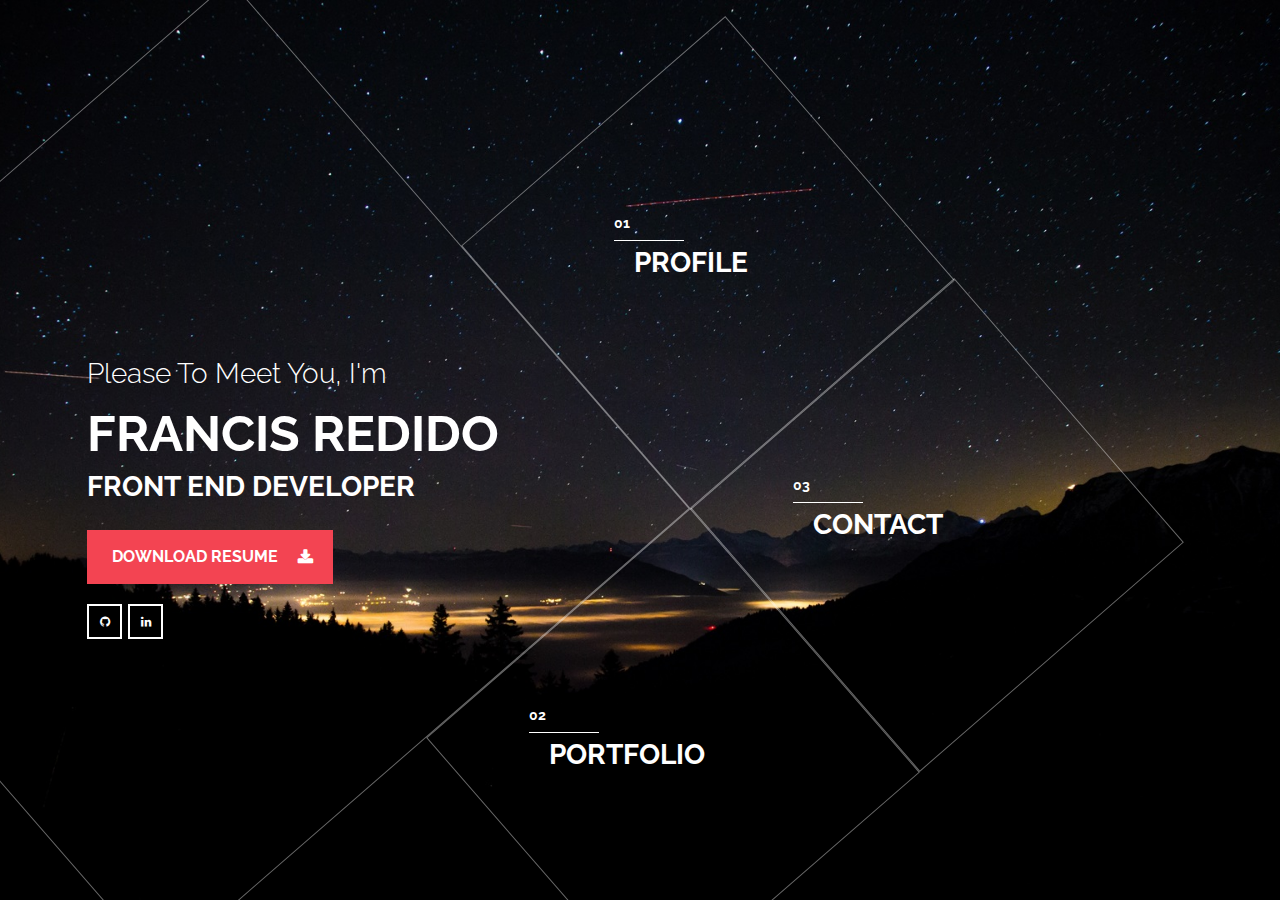
==== commit a394d090: "added profile about me and mock photo" ====
--- a/index.html
+++ b/index.html
@@ -33,12 +33,11 @@
             <div class="name-block">
                 <div class="name-block-container">
                     <h1><span>Please to meet you, I'm</span>Francis Redido</h1>
-                    <h2>Web Developer</h2>
+                    <h2>Front End Developer</h2>
                     <a class="btn btn-download">Download Resume</a>
                     <ul class="social">
-                        <li><a href=""><i class="fa fa-facebook"></i></a></li>
-                        <li><a href=""><i class="fa fa-twitter"></i></a></li>
-                        <li><a href=""><i class="fa fa-linkedin"></i></a></li>
+                        <li><a href="https://github.com/sicnarfodider"><i class="fa fa-github"></i></a></li>
+                        <li><a href="https://www.linkedin.com/in/fredido/"><i class="fa fa-linkedin"></i></a></li>
                     </ul>
                 </div>
             </div>
@@ -64,22 +63,26 @@
                     <div class="block-content">
                         <h3 class="block-title">Profile</h3>
                         <div class="row">
+                            <div class="col-md-12">
+                                <img class="sign" src="images/iconf.jpg" alt="" />
+                            </div>
+                        </div>
+                        <div class="row">
                             <div class="col-md-7">
-                                <p>Sed ut perspiciatis unde omnis iste natus errorsit voluptatem accusantium doloremque laudantium, totam rem aperiam, eaque ipsa quae ab illo inventore veritatis et quasi architecto beatae vitae dicta sunt explicabo. </p>
-                                <p>Sed ut perspiciatis unde omnis iste natus errorsit voluptatem accusantium doloremque laudantium, totam rem aperiam, eaque ipsa quae ab illo inventore veritatis et quasi architecto beatae vitae dicta sunt explicabo. </p>
+                                <p>A nursing graduate turned web developer looking for opportunities to
+                                    create interactive and eye catching web pages for your business. After working for a couple of years in the healthcare industry
+                                    I decided that it wasn't the right long term path for me. So I got back to my old curiousity in coding that I had when I was in college.
+                                    It was not long after I got back into it that I accelerated my learning by getting in a coding bootcamp. Spending day and night
+                                    dabbling with code and building apps with amazing people.
+                                </p>
+                                <p>Aside from coding I enjoy playing video games or watching streams of it. You can also find me listening to mellow/jazzy hiphop and comedy albums</p>
                             </div>
                             <div class="col-md-5">
                                 <ul class="info-list">
                                     <li><strong>Name : </strong>Francis Redido</li>
                                     <li><strong>Address : </strong>Huntington Beach, CA</li>
-                                    <li><strong>Interest : </strong>coding, jazzy hiphop,video games and movies</li>
                                 </ul>
                             </div>
-                        </div>
-                        <div class="row">
-                        	<div class="col-md-12">
-                        		<img class="sign" src="images/signature.png" alt="" />
-                        	</div>
                         </div>
                     </div>
                     <div class="block-content skills">
--- a/css/style.css
+++ b/css/style.css
@@ -277,7 +277,7 @@
     height: 100%;
     position: absolute;
     overflow: hidden;
-    background: url(../images/night.jpg) #444 50% 50%;
+    background: url(../images/bg.jpg) #444 50% 50%;
     background-size: cover;
 }
 
@@ -428,7 +428,6 @@
 
 .social {
     position: absolute;
-    bottom: 15%;
 }
 
 .social li {
@@ -482,6 +481,8 @@
 
 .sign {
     margin-top: 30px;
+    border-radius: 50%;
+    border: 1px solid black;
 }
 
 ul.info-list {
@@ -1509,30 +1510,31 @@
 	}
 }
 
+
 @media (min-width:1280px) and (max-width:1919px) {
 
     .name-block {
         -ms-transform: rotate(-34deg);
         -webkit-transform: rotate(-34deg);
         transform: rotate(-34deg);
-        left: -144px;
-        top: 60px;
+        left: 126px;
+        top: 125px;
     }
 
     .about-block {
         -ms-transform: rotate(-34deg);
         -webkit-transform: rotate(-34deg);
         transform: rotate(-34deg);
-        left: 549px;
-        top: 14px;
+        left: 813px;
+        top: 82px;
     }
 
     .portfolio-block {
         -ms-transform: rotate(-34deg);
         -webkit-transform: rotate(-34deg);
         transform: rotate(-34deg);
-        left: 737px;
-        top: 380px;;
+        left: 1036px;
+        top: 414px;;
     }
 
     .blog-block {
@@ -1547,65 +1549,251 @@
         -ms-transform: rotate(-34deg);
         -webkit-transform: rotate(-34deg);
         transform: rotate(-34deg);
-        left: 1099px;
-        top: 136px;
-    }
-}
+        left: 1393px;
+        top: 173px;
+    }
+}
+
+@media (max-width:1550px) and (min-width:1323px)  {
+
+    .menu-block{
+        width: 350px;
+        height: 350px;
+    }
+
+    .name-block {
+        -ms-transform: rotate(-41deg);
+        -webkit-transform: rotate(-41deg);
+        transform: rotate(-41deg);
+        left: 94px;
+        top: 124px;
+    }
+
+    .about-block {
+        -ms-transform: rotate(-41deg);
+        -webkit-transform: rotate(-41deg);
+        transform: rotate(-41deg);
+        left: 779px;
+        top: 88px;
+    }
+
+    .portfolio-block {
+        -ms-transform: rotate(-41deg);
+        -webkit-transform: rotate(-41deg);
+        transform: rotate(-41deg);
+        left: 745px;
+        top: 580px;
+    }
+
+
+    .contact-block {
+        -ms-transform: rotate(-41deg);
+        -webkit-transform: rotate(-41deg);
+        transform: rotate(-41deg);
+        left: 1008px;
+        top: 350px;
+    }
+
+    .name-block-container{
+        -ms-transform: rotate(41deg);
+        -webkit-transform: rotate(41deg);
+        transform: rotate(41deg);
+    }
+
+    .about-block-container{
+        -ms-transform: rotate(41deg);
+        -webkit-transform: rotate(41deg);
+        transform: rotate(41deg);
+    }
+
+    .portfolio-block-container{
+        -ms-transform: rotate(41deg);
+        -webkit-transform: rotate(41deg);
+        transform: rotate(41deg);
+    }
+
+    .contact-block-container{
+        -ms-transform: rotate(41deg);
+        -webkit-transform: rotate(41deg);
+        transform: rotate(41deg);
+    }
+}
+
 
 @media (min-width:1025px) and (max-width:1280px) {
 
+    .menu-block{
+        width: 350px;
+        height: 350px;
+    }
+
     .name-block {
-        -ms-transform: rotate(-34deg);
-        -webkit-transform: rotate(-34deg);
-        transform: rotate(-34deg);
-        left: -200px;
-        top: -80px;
+        -ms-transform: rotate(-41deg);
+        -webkit-transform: rotate(-41deg);
+        transform: rotate(-41deg);
+        left: -154px;
+        top: 124px;
     }
 
     .about-block {
-        -ms-transform: rotate(-34deg);
-        -webkit-transform: rotate(-34deg);
-        transform: rotate(-34deg);
-        left: 419px;
-        top: -160px;
-    		width:350px;
-    		height: 300px;
+        -ms-transform: rotate(-41deg);
+        -webkit-transform: rotate(-41deg);
+        transform: rotate(-41deg);
+        left: 533px;
+        top: 88px;
     }
 
     .portfolio-block {
-        -ms-transform: rotate(-34deg);
-        -webkit-transform: rotate(-34deg);
-        transform: rotate(-34deg);
-        left: 586px;
-        top: 88px;
-		width:350px;
-		height: 300px;
+        -ms-transform: rotate(-41deg);
+        -webkit-transform: rotate(-41deg);
+        transform: rotate(-41deg);
+        left: 498px;
+        top: 580px;
     }
 
     .blog-block {
-        -ms-transform: rotate(-34deg);
-        -webkit-transform: rotate(-34deg);
-        transform: rotate(-34deg);
+        -ms-transform: rotate(-41deg);
+        -webkit-transform: rotate(-41deg);
+        transform: rotate(-41deg);
         left: 753px;
         top: 335px;
-		width:350px;
-		height: 300px;
     }
 
     .contact-block {
-        -ms-transform: rotate(-34deg);
-        -webkit-transform: rotate(-34deg);
-        transform: rotate(-34deg);
-        left: 900px;
-        top: -70px;
-		width:350px;
-		height: 300px;
+        -ms-transform: rotate(-41deg);
+        -webkit-transform: rotate(-41deg);
+        transform: rotate(-41deg);
+        left: 762px;
+        top: 350px;
+    }
+
+    .name-block-container{
+        -ms-transform: rotate(41deg);
+        -webkit-transform: rotate(41deg);
+        transform: rotate(41deg);
+    }
+
+    .about-block-container{
+        -ms-transform: rotate(41deg);
+        -webkit-transform: rotate(41deg);
+        transform: rotate(41deg);
+    }
+
+    .portfolio-block-container{
+        -ms-transform: rotate(41deg);
+        -webkit-transform: rotate(41deg);
+        transform: rotate(41deg);
+    }
+
+    .contact-block-container{
+        -ms-transform: rotate(41deg);
+        -webkit-transform: rotate(41deg);
+        transform: rotate(41deg);
     }
 }
 
 @media (min-width:981px) and (max-width:1024px) {
 
     .name-block {
+        -ms-transform: rotate(-41deg);
+        -webkit-transform: rotate(-41deg);
+        transform: rotate(-41deg);
+        left: 316px;
+        top: 18px;
+        width: 450px;
+        height: 450px;
+    }
+
+    .about-block {
+        -ms-transform: rotate(-41deg);
+        -webkit-transform: rotate(-41deg);
+        transform: rotate(-41deg);
+        left: 96px;
+        top: 368px;
+        height: 350px;
+        width: 350px;
+    }
+
+    .contact-block {
+        -ms-transform: rotate(-41deg);
+        -webkit-transform: rotate(-41deg);
+        transform: rotate(-41deg);
+        left: 326px;
+        top: 632px;
+        height: 350px;
+        width: 350px;
+    }
+
+    .portfolio-block {
+        -ms-transform: rotate(-41deg);
+        -webkit-transform: rotate(-41deg);
+        transform: rotate(-41deg);
+        left: 590px;
+        top: 401px;
+        height: 350px;
+        width: 350px;
+    }
+
+    .name-block-container{
+        -ms-transform: rotate(41deg);
+        -webkit-transform: rotate(41deg);
+        transform: rotate(41deg);
+        padding-left: 0;
+        text-align: center;
+    }
+
+    .about-block-container{
+        padding-left: 110px;
+        -ms-transform: rotate(41deg);
+        -webkit-transform: rotate(41deg);
+        transform: rotate(41deg);
+    }
+
+    .portfolio-block-container{
+        -ms-transform: rotate(41deg);
+        -webkit-transform: rotate(41deg);
+        transform: rotate(41deg);
+    }
+
+    .contact-block-container{
+        -ms-transform: rotate(41deg);
+        -webkit-transform: rotate(41deg);
+        padding-left: 50px;
+        transform: rotate(41deg);
+    }
+
+    .social{
+        left: 35%;
+        bottom: 10%;
+    }
+
+    .service {
+        width: 50%;
+    }
+
+    .skills .col-md-6 {
+        width: 100%;
+    }
+}
+
+@media (max-width:1024px) {
+    .name-block-container h1 {
+        font-size: 38px;
+    }
+
+    .name-block-container h1 span,
+    .name-block-container h2 {
+        font-size: 24px;
+    }
+
+    .skills .progress:last-child {
+        margin-bottom: 70px;
+    }
+}
+
+@media (min-width:768px) and (max-width:980px) {
+
+    /* .name-block {
         -ms-transform: rotate(-34deg);
         -webkit-transform: rotate(-34deg);
         transform: rotate(-34deg);
@@ -1629,80 +1817,6 @@
         top: 89px;
     }
 
-    .blog-block {
-        -ms-transform: rotate(-34deg);
-        -webkit-transform: rotate(-34deg);
-        transform: rotate(-34deg);
-        left: 772px;
-        top: 428px;
-    }
-
-    .contact-block {
-        -ms-transform: rotate(-34deg);
-        -webkit-transform: rotate(-34deg);
-        transform: rotate(-34deg);
-        left: 365px;
-        top: 538px;
-    }
-
-    .service {
-        width: 50%;
-    }
-
-    .skills .col-md-6 {
-        width: 100%;
-    }
-}
-
-@media (max-width:1024px) {
-    .name-block-container h1 {
-        font-size: 38px;
-    }
-
-    .name-block-container h1 span,
-    .name-block-container h2 {
-        font-size: 24px;
-    }
-
-    .skills .progress:last-child {
-        margin-bottom: 70px;
-    }
-}
-
-@media (min-width:768px) and (max-width:980px) {
-
-    .name-block {
-        -ms-transform: rotate(-34deg);
-        -webkit-transform: rotate(-34deg);
-        transform: rotate(-34deg);
-        left: -190px;
-        top: 10px;
-    }
-
-    .about-block {
-        -ms-transform: rotate(-34deg);
-        -webkit-transform: rotate(-34deg);
-        transform: rotate(-34deg);
-        left: 382px;
-        top: -150px;
-    }
-
-    .portfolio-block {
-        -ms-transform: rotate(-34deg);
-        -webkit-transform: rotate(-34deg);
-        transform: rotate(-34deg);
-        left: 577px;
-        top: 89px;
-    }
-
-    .blog-block {
-        -ms-transform: rotate(-34deg);
-        -webkit-transform: rotate(-34deg);
-        transform: rotate(-34deg);
-        left: 336px;
-        top: 548px;
-    }
-
     .contact-block {
         -ms-transform: rotate(-34deg);
         -webkit-transform: rotate(-34deg);
@@ -1713,6 +1827,87 @@
 
 	.project {
 		width: 50%;
+    } */
+
+    .name-block {
+        -ms-transform: rotate(-41deg);
+        -webkit-transform: rotate(-41deg);
+        transform: rotate(-41deg);
+        left: 316px;
+        top: 18px;
+        width: 450px;
+        height: 450px;
+    }
+
+    .about-block {
+        -ms-transform: rotate(-41deg);
+        -webkit-transform: rotate(-41deg);
+        transform: rotate(-41deg);
+        left: 96px;
+        top: 368px;
+        height: 350px;
+        width: 350px;
+    }
+
+    .contact-block {
+        -ms-transform: rotate(-41deg);
+        -webkit-transform: rotate(-41deg);
+        transform: rotate(-41deg);
+        left: 326px;
+        top: 632px;
+        height: 350px;
+        width: 350px;
+    }
+
+    .portfolio-block {
+        -ms-transform: rotate(-41deg);
+        -webkit-transform: rotate(-41deg);
+        transform: rotate(-41deg);
+        left: 590px;
+        top: 401px;
+        height: 350px;
+        width: 350px;
+    }
+
+    .name-block-container{
+        -ms-transform: rotate(41deg);
+        -webkit-transform: rotate(41deg);
+        transform: rotate(41deg);
+        padding-left: 0;
+        text-align: center;
+    }
+
+    .about-block-container{
+        padding-left: 110px;
+        -ms-transform: rotate(41deg);
+        -webkit-transform: rotate(41deg);
+        transform: rotate(41deg);
+    }
+
+    .portfolio-block-container{
+        -ms-transform: rotate(41deg);
+        -webkit-transform: rotate(41deg);
+        transform: rotate(41deg);
+    }
+
+    .contact-block-container{
+        -ms-transform: rotate(41deg);
+        -webkit-transform: rotate(41deg);
+        padding-left: 50px;
+        transform: rotate(41deg);
+    }
+
+    .social{
+        left: 35%;
+        bottom: 10%;
+    }
+
+    .service {
+        width: 50%;
+    }
+
+    .skills .col-md-6 {
+        width: 100%;
     }
 }
 
@@ -1732,7 +1927,8 @@
 
 @media (max-width:800px) and (orientation:landscape) {
 	.home {
-		background: url(../images/bg.jpg) #444 30% 30%;
+		background: url(../images/bg.jpg) #444;
+        background-size: cover;
 		overflow-y: scroll;
 	}
 
@@ -1804,7 +2000,7 @@
 @media (max-width:800px) {
 
 	.home {
-		background: url(../images/bg.jpg) #444 30% 30%;
+		background: url(../images/bgmobile.jpg) #444 30% 30%;
         overflow-y: scroll;
 	}
 
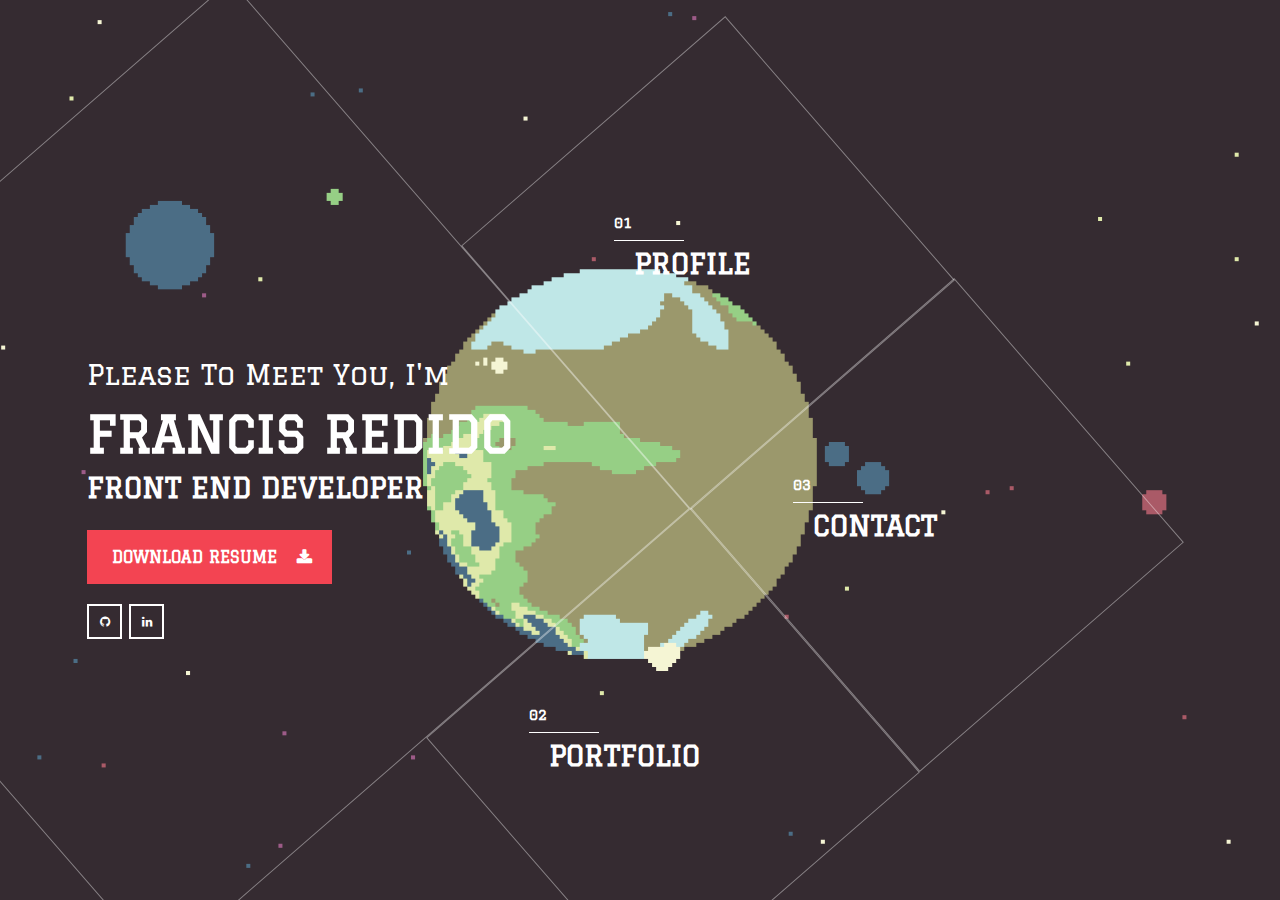
==== commit d5aa31a0: "modified modal for content blocks and added new background" ====
--- a/index.html
+++ b/index.html
@@ -8,6 +8,7 @@
     <meta name="description" content="" />
     <meta name="author" content="" />
     <link rel="icon" href="images/iconf.jpg" />
+    <link href="https://fonts.googleapis.com/css?family=Graduate" rel="stylesheet">
     <link href='https://fonts.googleapis.com/css?family=Raleway:400,700' rel='stylesheet' type='text/css' />
     <link rel="stylesheet" href="css/bootstrap.min.css" type="text/css" media="screen" />
     <link rel="stylesheet" href="css/font-awesome.min.css" type="text/css" media="screen" />
@@ -36,8 +37,8 @@
                     <h2>Front End Developer</h2>
                     <a class="btn btn-download">Download Resume</a>
                     <ul class="social">
-                        <li><a href="https://github.com/sicnarfodider"><i class="fa fa-github"></i></a></li>
-                        <li><a href="https://www.linkedin.com/in/fredido/"><i class="fa fa-linkedin"></i></a></li>
+                        <li><a href="https://github.com/sicnarfodider" target="_blank"><i class="fa fa-github"></i></a></li>
+                        <li><a href="https://www.linkedin.com/in/fredido/" target="_blank"><i class="fa fa-linkedin"></i></a></li>
                     </ul>
                 </div>
             </div>
@@ -88,126 +89,44 @@
                     <div class="block-content skills">
                         <h3 class="block-title">Skills</h3>
                         <div class="row">
-                            <div class="col-md-6">
-                                <h4>Languages/Frameworks</h4>
+                            <div class="text-center col-md-12">
+                                <h4>Languages and Tools</h4>
                                 <div class="row">
-                                    <div class="col-sm-6 col-xs-6">
-                                        <h4>STRONG</h4>
-                                        <ul class="icon-list">
-                                            <li>HTML5</li>
-                                            <li>CSS3</li>
-                                            <li>JAVASCRIPT</li>
-                                            <li>jQuery</li>
-                                        </ul>
-                                    </div>
-                                    <div class="col-sm-6 col-xs-6">
-                                        <h4>EXPERIENCED</h4>
-                                        <ul class="icon-list">
-                                            <li>BOOTSTRAP3</li>
-                                            <li>REACT.JS</li>
-                                            <li>PHP</li>
-                                            <li>NODE.JS</li>
-                                        </ul>
-                                    </div>
-                                </div>
-                            </div>
-                            <div class="col-md-6">
-                                <h4>Know-how</h4>
-                                <div class="row">
-                                    <div class="col-sm-6 col-xs-6">
-                                        <ul class="icon-list">
-                                            <li>Object Oriented Programming(OOP)</li>
-                                            <li>Model View Controller(MVC)</li>
-                                            <li>Mobile First Design</li>
-                                            <li>UI and UX Design</li>
-                                        </ul>
-                                    </div>
-                                </div>
-                            </div>
-                        </div>
-                    </div>
-                    <div class="block-content ">
-                        <h3 class="block-title">Experience</h3>
-                        <div class="timeline experience">
-                            <div class="row ">
-                                <div class="col-md-12">
-                                    <div class="exp-holder">
-                                        <div class="exp">
-                                            <div class="hgroup">
-                                                <h4>WebDesigner – Mutation Media </h4>
-                                                <h5>Feb 2015 - <span class="current">Current</span></h5>
-                                            </div>
-                                            <p>Ut enim ad minim veniam, quis nostrud exerc. Irure dolor in reprehend incididunt labore et dolore magna aliqua. Ut enim ad minim veniam, quis nostrud exercitation ullamco laboris nisi ut aliquip ex ea commodo consequat inventore veritatis et quasi architecto beatae vitae dicta sunt explicabo.</p>
-                                        </div>
-                                        <div class="exp">
-                                            <div class="hgroup">
-                                                <h4>Web Developer – Mutation Media </h4>
-                                                <h5>Sept 2015 - Nov 2015</h5>
-                                            </div>
-                                            <p>Ut enim ad minim veniam, quis nostrud exerc. Irure dolor in reprehend incididunt labore et dolore magna aliqua. Ut enim ad minim veniam, quis nostrud exercitation ullamco laboris nisi ut aliquip ex ea commodo consequat inventore veritatis et quasi architecto beatae vitae dicta sunt explicabo.</p>
-                                        </div>
-                                        <div class="exp">
-                                            <div class="hgroup">
-                                                <h4>SDK Developer – Mutation Media </h4>
-                                                <h5>May 2015 - Sept 2015</h5>
-                                            </div>
-                                            <p>Ut enim ad minim veniam, quis nostrud exerc. Irure dolor in reprehend incididunt labore et dolore magna aliqua. Ut enim ad minim veniam, quis nostrud exercitation ullamco laboris nisi ut aliquip ex ea commodo consequat inventore veritatis et quasi architecto beatae vitae dicta sunt explicabo.</p>
-                                        </div>
-                                    </div>
-                                </div>
-                            </div>
-                        </div>
-                    </div>
-                    <div class="block-content">
-                        <h3 class="block-title">Education</h3>
-                        <div class="timeline education">
-                            <div class="row ">
-                                <div class="col-md-12">
-                                    <div class="exp-holder">
-                                        <div class="exp">
-                                            <div class="hgroup">
-                                                <h4>LearningFuze - 12 Week Full Immersion Program </h4>
-                                                <h5>October 2017-January 2018</h5>
-                                            </div>
-                                            <p>Ut enim ad minim veniam, quis nostrud exerc. Irure dolor in reprehend incididunt labore et dolore magna aliqua. Ut enim ad minim veniam, quis nostrud exercitation ullamco laboris nisi ut aliquip ex ea commodo consequat inventore veritatis et quasi architecto beatae vitae dicta sunt explicabo.</p>
-                                        </div>
-                                        <div class="exp">
-                                            <div class="hgroup">
-                                                <h4>Bachelor of Science in Nursing</h4>
-                                                <h5>Jun 2009-April 2012</h5>
-                                            </div>
-                                            <p>Ut enim ad minim veniam, quis nostrud exerc. Irure dolor in reprehend incididunt labore et dolore magna aliqua. Ut enim ad minim veniam, quis nostrud exercitation ullamco laboris nisi ut aliquip ex ea commodo consequat inventore veritatis et quasi architecto beatae vitae dicta sunt explicabo.</p>
-                                        </div>
-                                    </div>
-                                </div>
-                            </div>
-                        </div>
-                    </div>
-                    <div class="block-content">
-                        <h3 class="block-title">Services</h3>
-                        <div class="row">
-                            <div class="col-md-4 col-sm-6 service">
-                                <div class="service-icon">
-                                    <i class=" fa fa-pencil"></i>
-                                </div>
-                                <h4>Web Design</h4>
-                                <p>Ne cum invidunt constituto, sanctus accusam an usu, ea mandamus incorrupte mel. Pro cu purto graeco. Wisi sonet elitr eos in. </p>
-                            </div>
-                            <div class="col-md-4 col-sm-6 service">
-                                <div class="service-icon">
-                                    <i class=" fa fa-building"></i>
-                                </div>
-                                <h4>App Development</h4>
-                                <p>Ne cum invidunt constituto, sanctus accusam an usu, ea mandamus incorrupte mel. Pro cu purto graeco. Wisi sonet elitr eos in. </p>
+                                    <div class="icon-container col-sm-12 col-xs-12">
+                                        <img title="HTML5" class="icons" src="./images/icons/html5-original-wordmark.svg" Alt="HTML5"/>
+                                        <img title="CSS3" class="icons" src="./images/icons/css3-original-wordmark.svg" Alt="CSS3"/>
+                                        <img title="JavaScript" class="icons" src="./images/icons/javascript-original.svg" Alt="Javascript"/>
+                                        <img title="jQuery" class="icons" src="./images/icons/jquery-original-wordmark.svg" Alt="jQuery"/>
+                                    </div>
+                                    <div class="icon-container col-sm-12 col-xs-12">
+                                        <img title="React" class="icons" src="./images/icons/react-original-wordmark.svg" Alt="React"/>
+                                        <img title="Redux" class="icons" src="./images/icons/redux-original-wordmark.svg" Alt="Redux"/>
+                                        <img title="Bootstrap" class="icons" src="./images/icons/bootstrap-plain-wordmark.svg" Alt="Bootstrap"/>
+                                        <img title="MaterializeCSS" class="icons" src="./images/icons/materialize.svg" Alt="materialize"/>
+                                    </div>
+                                    <div class="icon-container col-sm-12 col-xs-12">
+                                        <img title="Node Package Manager" class="icons" src="./images/icons/npm-original-wordmark.svg" Alt="NPM"/>
+                                        <img title="NodeJs" class="icons" src="./images/icons/nodejs-original-wordmark.svg" Alt="NodeJs"/>
+                                        <img title="MySQL" class="icons" src="./images/icons/mysql-original-wordmark.svg" Alt="MySQL"/>
+                                        <img title="Amazon Web Services" class="icons" src="./images/icons/amazonwebservices-original-wordmark.svg" Alt="Amazon Web Services"/>
+                                    </div>
+                                    <div class="icon-container col-sm-12 col-xs-12">
+                                        <img title="Github"  class="icons" src="./images/icons/github-original-wordmark.svg" Alt="Github"/>
+                                        <img title="Atom"  class="icons" src="./images/icons/atom-original.svg" Alt="Atom"/>
+                                        <img title="Chrome Dev Tools"  class="icons" src="./images/icons/chromedevtools.svg" Alt="Chrome"/>
+                                        <img title="PHPStorm"  class="icons" src="./images/icons/phpstorm-original-wordmark.svg" Alt="phpstorm"/>
+                                        <img title="Slack"  class="icons" src="./images/icons/slack-original-wordmark.svg" Alt="slack"/>
+                                    </div>
+                                </div>
                             </div>
                         </div>
                     </div>
                     <div class="block-content">
                         <div class="row text-center">
                             <div class="col-md-12 btn-email">
-                                <a class="btn lowercase">hello@example.com</a>
+                                <a class="btn lowercase">redidofrancis07@gmail.com</a>
                                 <br/>
-                                <small>I am available for freelance</small>
+                                <small>Ready for opportunities</small>
                             </div>
                         </div>
                     </div>
@@ -222,99 +141,60 @@
                                 <ul id="filters">
                                     <li class="active" data-filter="*">All</li>
                                     <li data-filter=".web">Web</li>
-                                    <li data-filter=".apps">Apps</li>
+                                    <li data-filter=".games">Games</li>
                                 </ul>
                                 <div id="projects">
-                                    <div class="project graphic apps">
-                                        <a class="open-project" href="project-1.html">
-                                            <div class="project-overlay">
-                                                <div class="vcenter">
-                                                    <div class="centrize">
-                                                        <h4>Luxury Watch</h4>
-                                                        <p>Graphic / Apps</p>
-                                                    </div>
-                                                </div>
-                                            </div>
-                                        </a>
-                                        <img src="images/portfolio/1.jpg" alt="">
-                                    </div>
-                                    <div class="project web apps">
-                                        <a class="open-project" href="project-2.html">
-                                            <div class="project-overlay">
-                                                <div class="vcenter">
-                                                    <div class="centrize">
-                                                        <h4>Colorful Tees</h4>
-                                                        <p>Web / Apps</p>
-                                                    </div>
-                                                </div>
-                                            </div>
-                                        </a>
-                                        <img src="images/portfolio/2.jpg" alt="">
-                                    </div>
-                                    <div class="project graphic video">
-                                        <a class="open-project" href="project-1.html">
-                                            <div class="project-overlay">
-                                                <div class="vcenter">
-                                                    <div class="centrize">
-                                                        <h4>Coffee Cups</h4>
-                                                        <p>Graphic / Video</p>
-                                                    </div>
-                                                </div>
-                                            </div>
-                                        </a>
-                                        <img src="images/portfolio/3.jpg" alt="">
-                                    </div>
-                                    <div class="project graphic">
-                                        <a class="open-project" href="project-1.html">
-                                            <div class="project-overlay">
-                                                <div class="vcenter">
-                                                    <div class="centrize">
-                                                        <h4>Stationary Branding</h4>
-                                                        <p>Web</p>
-                                                    </div>
-                                                </div>
-                                            </div>
-                                        </a>
-                                        <img src="images/portfolio/4.jpg" alt="">
-                                    </div>
-                                    <div class="project web video">
-                                        <a class="open-project" href="project-2.html">
-                                            <div class="project-overlay">
-                                                <div class="vcenter">
-                                                    <div class="centrize">
-                                                        <h4>Typewriter</h4>
-                                                        <p>Graphic / Video</p>
-                                                    </div>
-                                                </div>
-                                            </div>
-                                        </a>
-                                        <img src="images/portfolio/5.jpg" alt="">
-                                    </div>
-                                    <div class="project apps web">
-                                        <a class="open-project" href="project-1.html">
-                                            <div class="project-overlay">
-                                                <div class="vcenter">
-                                                    <div class="centrize">
-                                                        <h4>Magazine Cover</h4>
-                                                        <p>Web / Apps</p>
-                                                    </div>
-                                                </div>
-                                            </div>
-                                        </a>
-                                        <img src="images/portfolio/6.jpg" alt="">
-                                    </div>
-                                    <div class="project video web">
-                                        <a class="open-project" href="project-1.html">
-                                            <div class="project-overlay">
-                                                <div class="vcenter">
-                                                    <div class="centrize">
-                                                        <h4>An Ipad</h4>
-                                                        <p>Video / Web</p>
-                                                    </div>
-                                                </div>
-                                            </div>
-                                        </a>
-                                        <img src="images/portfolio/7.jpg" alt="">
+                                    <div class="project web">
+                                        <a class="open-project"  page="final.html" href="#project-modal"/>
+                                            <div class="project-overlay">
+                                                <div class="vcenter">
+                                                    <div class="centrize">
+                                                        <h4>Final Transmissions</h4>
+                                                        <p>Learn More</p>
+                                                    </div>
+                                                </div>
+                                            </div>
+                                        </a>
+                                        <img src="images/portfolio/final.png" alt="final transmission landing page">
+                                    </div>
+                                    <div class="project web games">
+                                        <a class="open-project"   page="trivia.html" href="#project-modal">
+                                            <div class="project-overlay">
+                                                <div class="vcenter">
+                                                    <div class="centrize">
+                                                        <h4>Trivia Fighter</h4>
+                                                        <p>Learn More</p>
+                                                    </div>
+                                                </div>
+                                            </div>
+                                        </a>
+                                        <img src="images/portfolio/trivia.png" alt="Trivia Fighter">
+                                    </div>
+                                    <div class="project web games">
+                                        <a class="open-project"    page="memory_match.html" href="#project-modal">
+                                            <div class="project-overlay">
+                                                <div class="vcenter">
+                                                    <div class="centrize">
+                                                        <h4>Mass Effect Memory Match</h4>
+                                                        <p>Learn More</p>
+                                                    </div>
+                                                </div>
+                                            </div>
+                                        </a>
+                                        <img src="images/portfolio/mass.png" alt="">
+                                    </div>
+                                    <div class="project web games">
+                                        <a class="open-project"    page="othello.html" href="#project-modal">
+                                            <div class="project-overlay">
+                                                <div class="vcenter">
+                                                    <div class="centrize">
+                                                        <h4>Wild West-thello</h4>
+                                                        <p>Learn More</p>
+                                                    </div>
+                                                </div>
+                                            </div>
+                                        </a>
+                                        <img src="images/portfolio/othello.png" alt="">
                                     </div>
                                 </div>
                             </div>
@@ -322,7 +202,7 @@
                         <div class="row text-center">
                             <div class="col-md-12">
                                 <h4>Interested in working together?</h4>
-                                <a class="btn lowercase">hello@example.com</a>
+                                <a class="btn lowercase">redidofrancis07@gmail.com</a>
                                 <br/>
                             </div>
                         </div>
@@ -350,7 +230,7 @@
                                     </div>
                                     <div class="contact-details">
                                         <h5>Inquire@</h5>
-                                        <p>hello@example.com</p>
+                                        <p>redidofrancis07@gmail.com</p>
                                     </div>
                                 </div>
                             </div>
@@ -374,6 +254,7 @@
                     </div>
                 </section>
             </div>
+            <div class="modal-container"></div>
         </div>
     </section>
     <script src="js/jquery.min.js"></script>
--- a/css/style.css
+++ b/css/style.css
@@ -26,12 +26,12 @@
 	9. RESPONSIVE
 
 -------------------------------------------------------------------*/
-
 /* -------------------------
         0. standard
 ------------------------- */
+
 body {
-    font: 400 14px 'Raleway', sans-serif;
+    font: 400 14px 'Graduate', sans-serif;
     -webkit-font-smoothing: antialiased;
     line-height: 30px;
     color: #727272;
@@ -98,7 +98,7 @@
 }
 
 p {
-    margin: 0;
+    margin: 20px 0;
 }
 
 ul {
@@ -108,6 +108,25 @@
 
 strong, small {
     color: #444;
+}
+
+a{
+    text-decoration: none;
+}
+
+li{
+    list-style-type: none;
+}
+
+figure{
+    text-align: center;
+}
+figure > img{
+    display: block;
+    margin: auto;
+}
+figurecaption{
+    text-transform: uppercase;
 }
 
 .btn {
@@ -215,6 +234,16 @@
     z-index: 999;
 }
 
+.icon-container{
+    display: flex;
+    justify-content: space-around;
+}
+
+.icons{
+    max-width: 65px;
+    width: 10vmin;
+}
+
 .lowercase {
     text-transform: lowercase;
 }
@@ -277,7 +306,7 @@
     height: 100%;
     position: absolute;
     overflow: hidden;
-    background: url(../images/bg.jpg) #444 50% 50%;
+    background: url(../images/planet.png) #444 50% 50%;
     background-size: cover;
 }
 
@@ -481,6 +510,7 @@
 
 .sign {
     margin-top: 30px;
+    margin-left: 65px;
     border-radius: 50%;
     border: 1px solid black;
 }
@@ -1368,6 +1398,16 @@
 /* -------------------------
         8. CONTENT BLOCKS
 ------------------------- */
+header{
+    margin: 50px 0;
+    text-align: center;
+}
+
+.project-tools{
+    border-top : 2px solid #d33a3a;
+}
+
+
 .inline-menu-container {
     background: #F1F3F6;
     position: fixed;
@@ -1379,6 +1419,7 @@
 #post-modal .inline-menu-container,
 #project-modal .inline-menu-container {
 	height: 40px;
+    padding-right: 30px;
 }
 
 #modal-close.close {
@@ -1388,6 +1429,10 @@
 
 #close {
     font-size: 20px;
+}
+
+#project-modal{
+    background-image: url(../images/portfolio/bglue.png);
 }
 
 .inline-menu {
@@ -1424,6 +1469,7 @@
 #post-modal,
 #project-modal {
 	z-index: 99999;
+    padding: 0 20px;
 }
 
 .content {
@@ -1446,7 +1492,7 @@
     color: #444;
     padding-bottom: 10px;
     border-bottom: 1px dashed #ddd;
-	margin-bottom: 50px;
+	margin-bottom: 30px;
     font-weight: 700;
 }
 
@@ -1927,7 +1973,7 @@
 
 @media (max-width:800px) and (orientation:landscape) {
 	.home {
-		background: url(../images/bg.jpg) #444;
+		background: url(../images/planet.png) #444;
         background-size: cover;
 		overflow-y: scroll;
 	}
@@ -2000,7 +2046,7 @@
 @media (max-width:800px) {
 
 	.home {
-		background: url(../images/bgmobile.jpg) #444 30% 30%;
+		background: url(../images/planetmobile.png) #444 30% 30%;
         overflow-y: scroll;
 	}
 
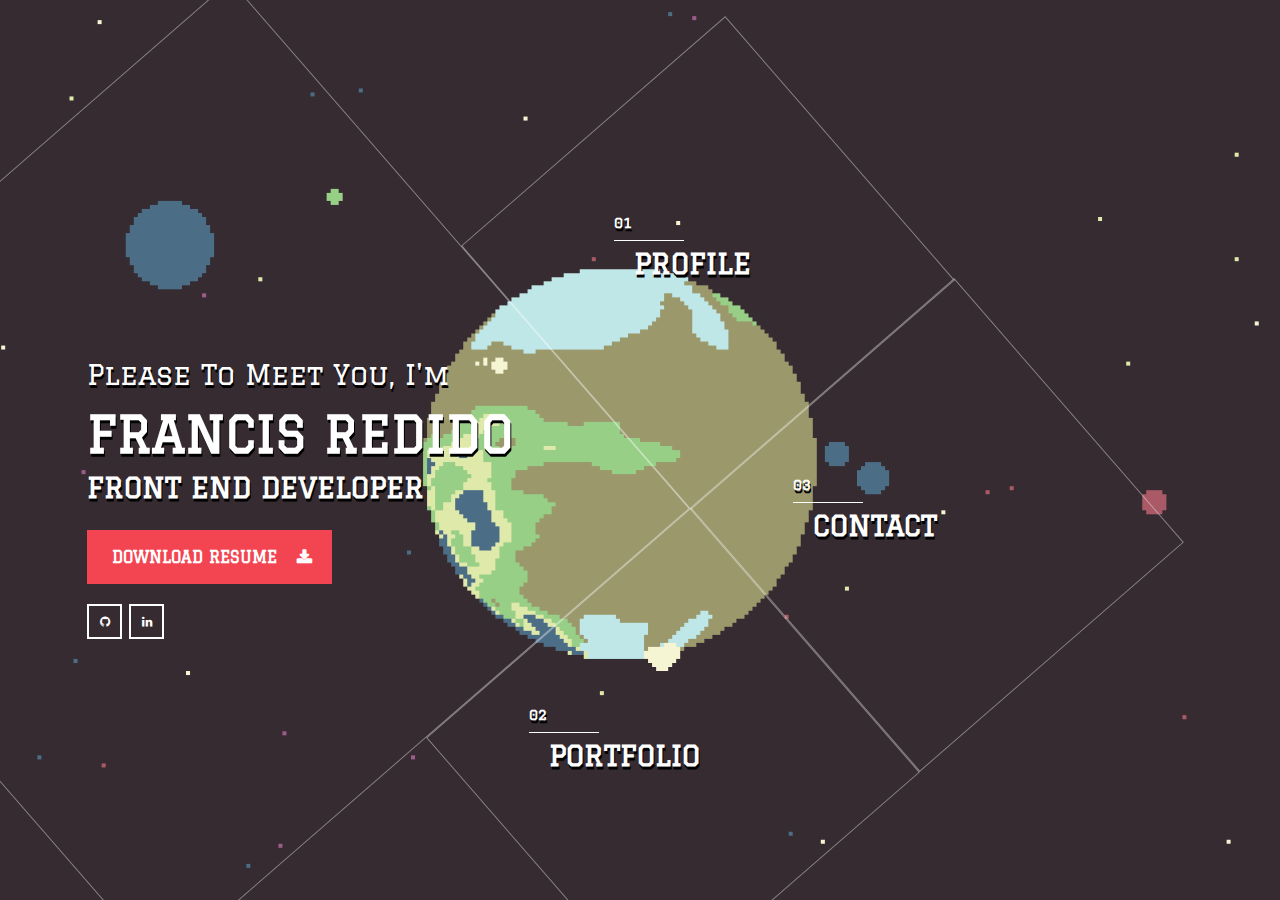
==== commit 4533a7ab: "added link to resume" ====
--- a/index.html
+++ b/index.html
@@ -35,7 +35,7 @@
                 <div class="name-block-container">
                     <h1><span>Please to meet you, I'm</span>Francis Redido</h1>
                     <h2>Front End Developer</h2>
-                    <a class="btn btn-download">Download Resume</a>
+                    <a href="resumefrancis.pdf" class="btn btn-download">Download Resume</a>
                     <ul class="social">
                         <li><a href="https://github.com/sicnarfodider" target="_blank"><i class="fa fa-github"></i></a></li>
                         <li><a href="https://www.linkedin.com/in/fredido/" target="_blank"><i class="fa fa-linkedin"></i></a></li>
--- a/css/style.css
+++ b/css/style.css
@@ -332,6 +332,7 @@
     cursor: pointer;
     margin: 50px;
     font-size: 28px;
+    text-shadow: 1px 3px black;
 }
 
 .light h2.menu-item {
@@ -437,6 +438,7 @@
     color: #FFF;
     margin-bottom: 10px;
     text-transform: uppercase;
+    text-shadow: 1px 3px black;
 }
 
 .light .name-block-container h1,
@@ -2047,6 +2049,7 @@
 
 	.home {
 		background: url(../images/planetmobile.png) #444 30% 30%;
+        background-size: cover;
         overflow-y: scroll;
 	}
 
